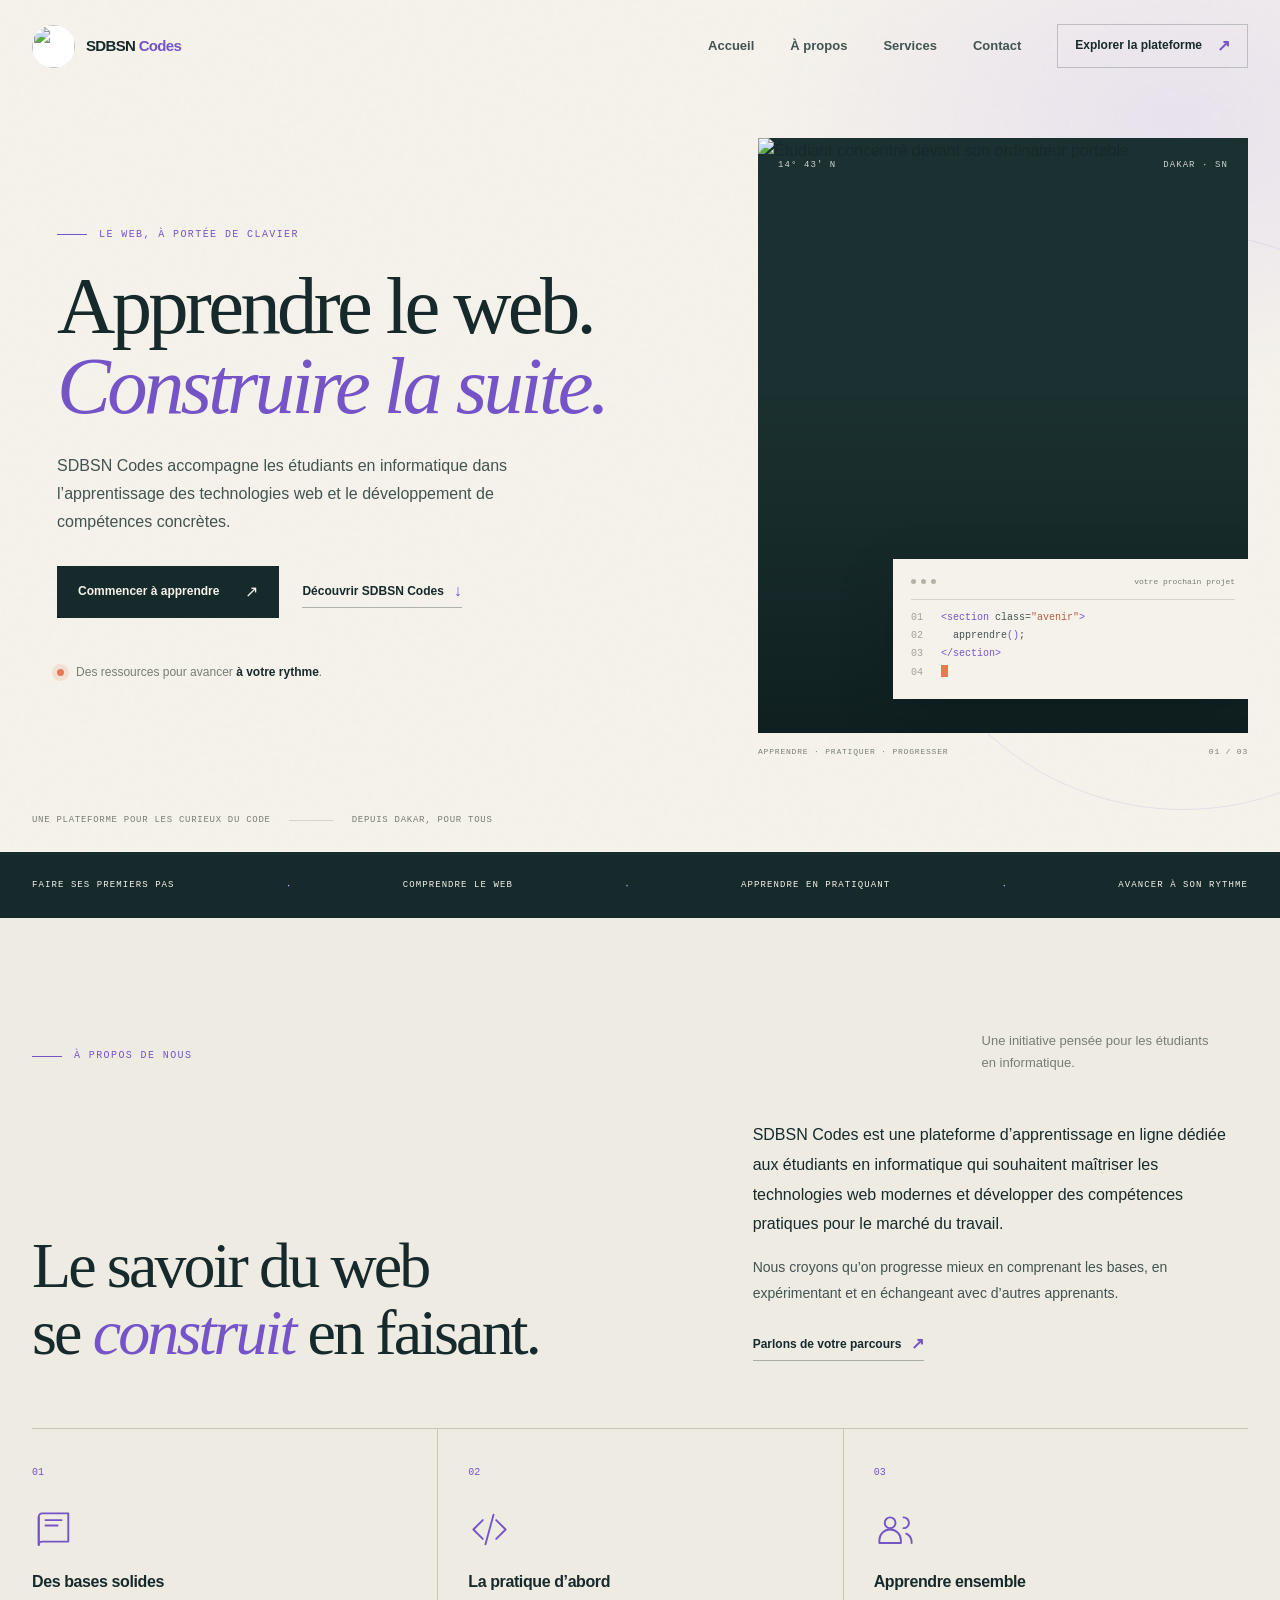
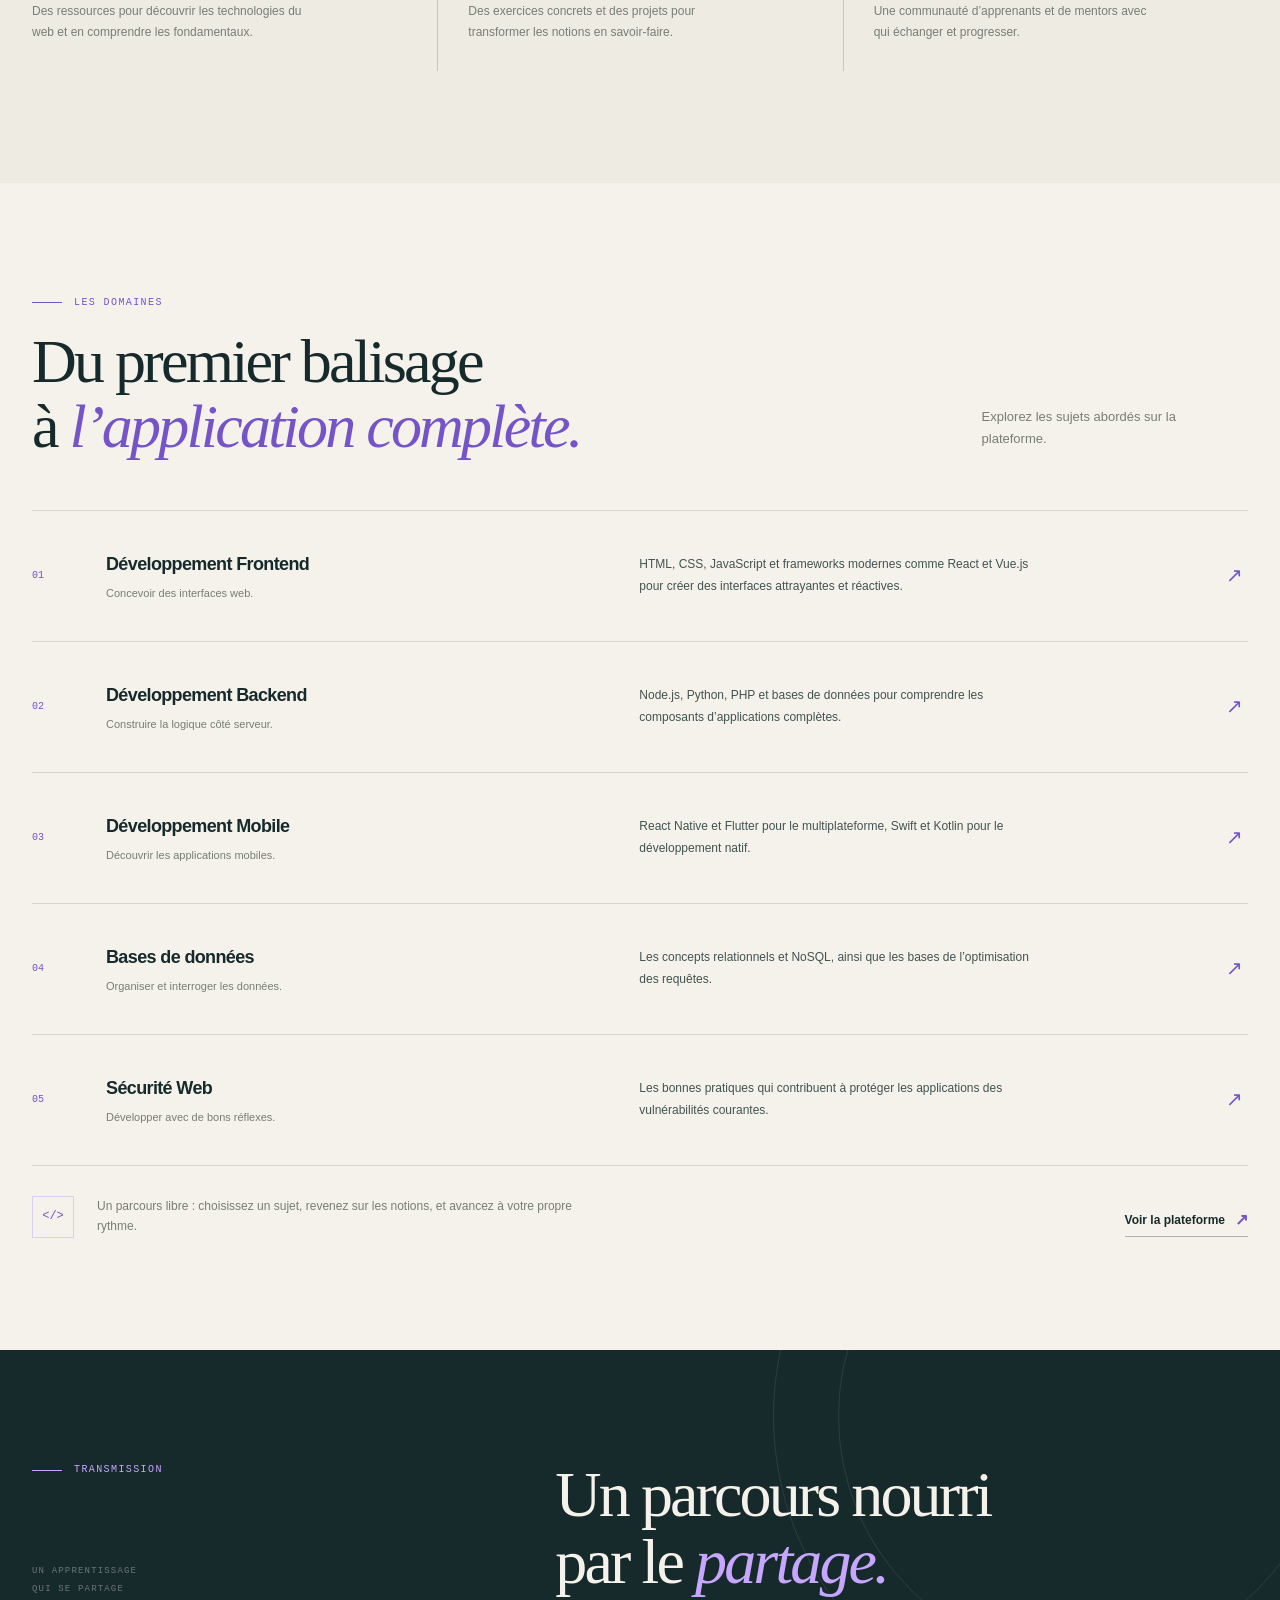
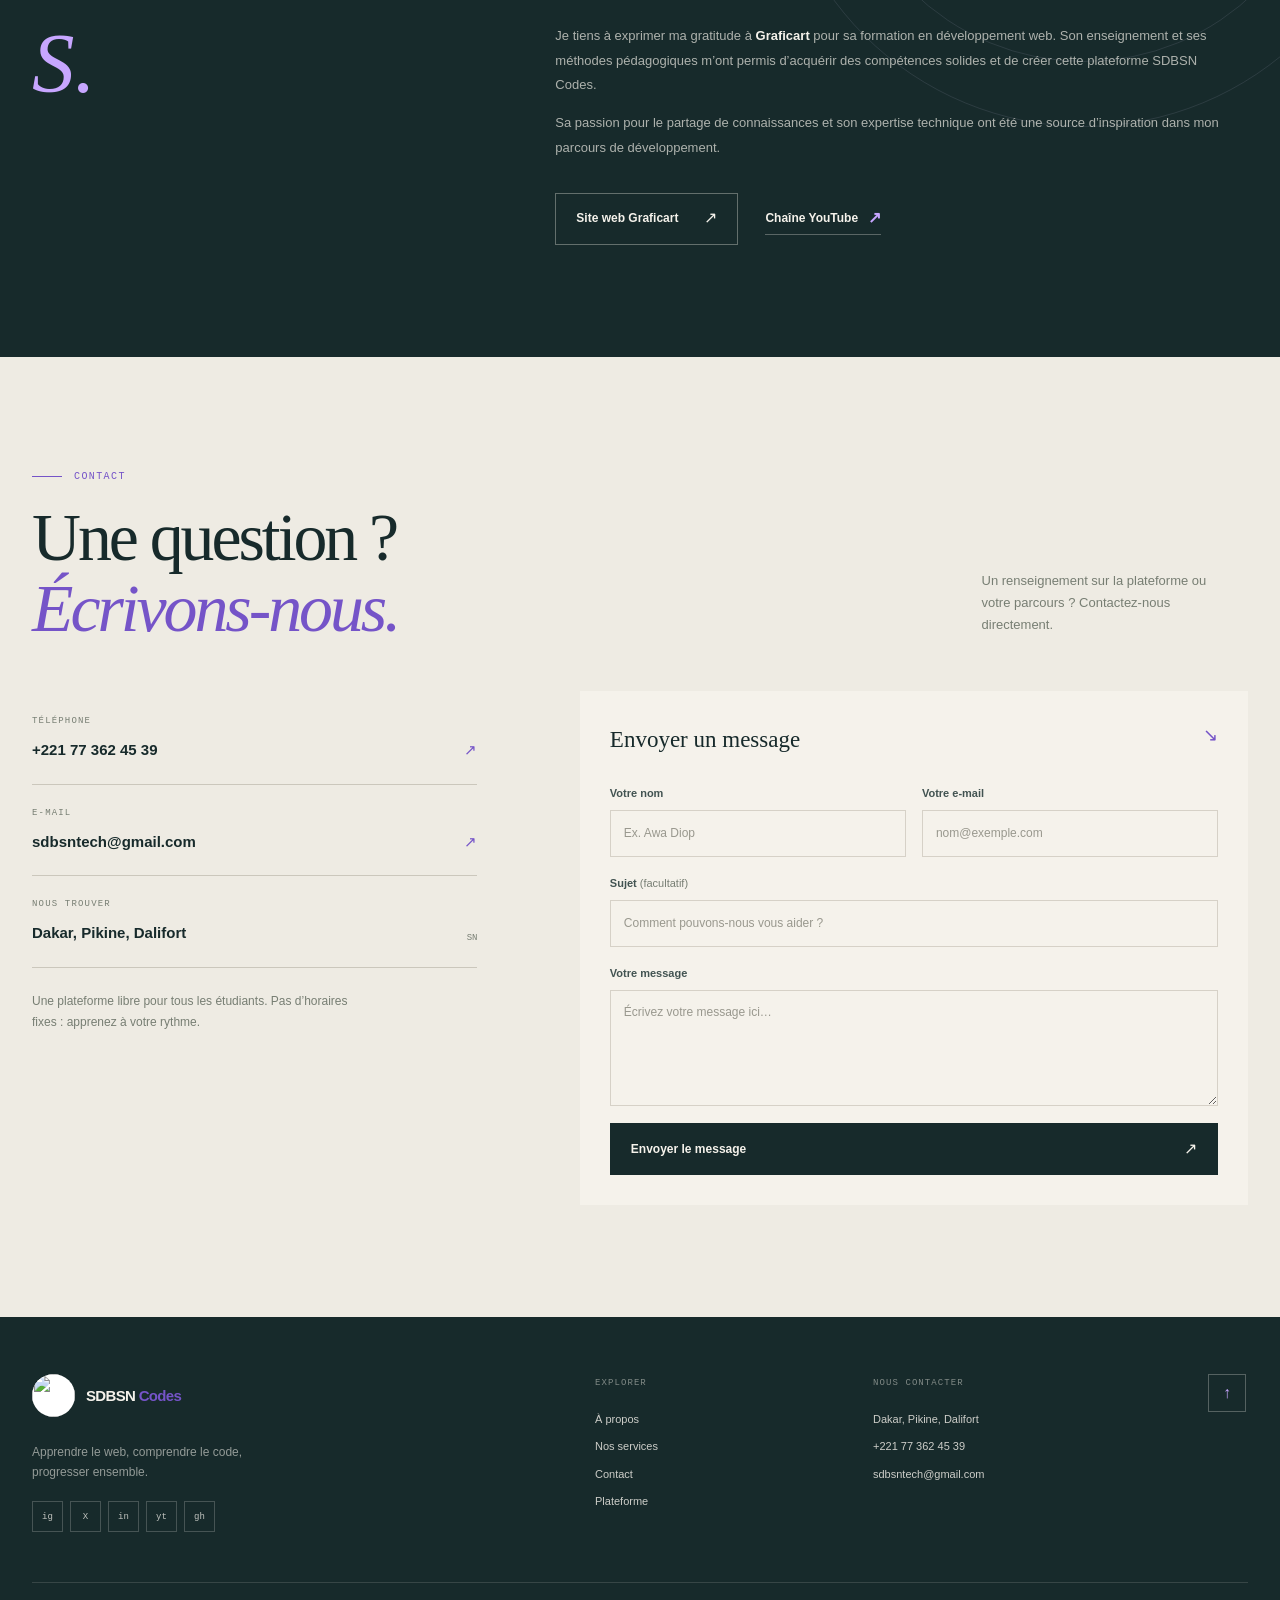
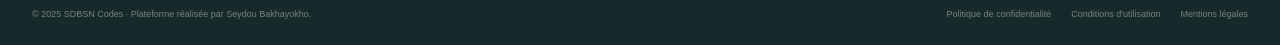
==== index.htm @ 35437c15 "Redesign SDBSN Codes with PWA and security improvements" ====
<!doctype html>
<html lang="fr">
<head>
    <meta charset="utf-8">
    <meta name="viewport" content="width=device-width, initial-scale=1">
    <meta name="referrer" content="strict-origin-when-cross-origin">
    <meta http-equiv="Content-Security-Policy" content="default-src 'self'; base-uri 'self'; object-src 'none'; form-action 'self' https://formspree.io; upgrade-insecure-requests; img-src 'self' data: https:; style-src 'self' 'unsafe-inline' https://fonts.googleapis.com https://cdnjs.cloudflare.com; font-src 'self' data: https://fonts.gstatic.com https://cdnjs.cloudflare.com; script-src 'self' 'unsafe-inline'; connect-src 'self' https://formspree.io">
    <meta name="description" content="SDBSN Codes, plateforme d'apprentissage web pour les étudiants en informatique. Progressez en développement avec des cours et des exercices pratiques.">
    <meta name="keywords" content="programmation, développement web, étudiants informatique, cours en ligne, SDBSN, UVS, IDA">
    <meta name="author" content="Seydou Bakhayokho">
    <meta name="theme-color" content="#f5f2eb">
    <meta property="og:type" content="website">
    <meta property="og:url" content="https://sdbsn-codes.netlify.app/">
    <meta property="og:title" content="SDBSN Codes — apprendre le web, à votre rythme">
    <meta property="og:description" content="Une plateforme d'apprentissage web dédiée aux étudiants en informatique.">
    <meta property="og:image" content="https://sdbsn-codes.netlify.app/assettes/sdbsn.png">
    <meta name="google-site-verification" content="cZZ4txGqafQCMCiIPdLiPmS_y7ndRMi0q3yXufSkchE">
    <meta name="twitter:card" content="summary_large_image">
    <meta name="twitter:url" content="https://sdbsn-codes.netlify.app/">
    <meta name="twitter:title" content="SDBSN Codes — apprendre le web, à votre rythme">
    <meta name="twitter:description" content="Une plateforme d'apprentissage web dédiée aux étudiants en informatique.">
    <meta name="twitter:image" content="https://sdbsn-codes.netlify.app/assettes/sdbsn.png">
    <link rel="icon" type="image/png" href="assettes/sdbsn.png">
    <link rel="manifest" href="manifest.webmanifest">
    <link rel="stylesheet" href="pwa.css">
    <link rel="preconnect" href="https://fonts.googleapis.com">
    <link rel="preconnect" href="https://fonts.gstatic.com" crossorigin>
    <link href="https://fonts.googleapis.com/css2?family=DM+Mono:wght@400;500&family=DM+Sans:wght@400;500;600;700&family=DM+Serif+Display:ital@0;1&display=swap" rel="stylesheet">
    <link rel="stylesheet" href="style.css">
    <title>SDBSN Codes — apprendre le web, à votre rythme</title>
</head>
<body>
    <a class="skip-link" href="#main">Aller au contenu</a>
    <header class="site-header" id="header">
        <div class="header-inner shell">
            <a class="brand" href="#home" aria-label="SDBSN Codes, accueil">
                <span class="brand-mark"><img src="assettes/sdbsn.png" alt=""></span>
                <span class="brand-name">SDBSN <span>Codes</span></span>
            </a>
            <button class="menu-toggle" id="menuToggle" type="button" aria-expanded="false" aria-controls="siteNav" aria-label="Ouvrir le menu">
                <span></span><span></span>
            </button>
            <nav class="site-nav" id="siteNav" aria-label="Navigation principale">
                <a class="nav-link" href="#home">Accueil</a>
                <a class="nav-link" href="#about">À propos</a>
                <a class="nav-link" href="#services">Services</a>
                <a class="nav-link" href="#contact">Contact</a>
                <a class="nav-cta" href="https://sdbsn-codes.netlify.app/">Explorer la plateforme <span aria-hidden="true">↗</span></a>
            </nav>
        </div>
    </header>

    <main id="main">
        <section class="hero" id="home" aria-labelledby="hero-title">
            <div class="hero-grain" aria-hidden="true"></div>
            <div class="shell hero-layout">
                <div class="hero-copy">
                    <p class="eyebrow"><span class="eyebrow-line"></span> LE WEB, À PORTÉE DE CLAVIER</p>
                    <h1 id="hero-title">Apprendre le web.<br><em>Construire la suite.</em></h1>
                    <p class="hero-intro">SDBSN Codes accompagne les étudiants en informatique dans l’apprentissage des technologies web et le développement de compétences concrètes.</p>
                    <div class="hero-actions">
                        <a class="button button-dark" href="https://sdbsn-codes.netlify.app/">Commencer à apprendre <span aria-hidden="true">↗</span></a>
                        <a class="text-link" href="#about">Découvrir SDBSN Codes <span aria-hidden="true">↓</span></a>
                    </div>
                    <div class="hero-note">
                        <span class="note-marker" aria-hidden="true"></span>
                        <p>Des ressources pour avancer <strong>à votre rythme</strong>.</p>
                    </div>
                </div>
                <div class="hero-art" aria-label="Étudiant en informatique travaillant sur son ordinateur">
                    <div class="art-frame">
                        <img src="assettes/ChatGPT Image 1 juil. 2025, 03_12_01.png" alt="Étudiant concentré devant son ordinateur portable" width="683" height="1024" fetchpriority="high">
                        <div class="art-wash"></div>
                        <div class="art-index" aria-hidden="true"><span>14° 43′ N</span><span>DAKAR · SN</span></div>
                        <div class="code-panel" aria-hidden="true">
                            <div class="code-panel-head"><span></span><span></span><span></span><b>votre prochain projet</b></div>
                            <div class="code-lines">
                                <span><i>01</i> <b>&lt;section</b> class=<em>"avenir"</em><b>&gt;</b></span>
                                <span><i>02</i> &nbsp; apprendre<span class="code-accent">()</span>;</span>
                                <span><i>03</i> <b>&lt;/section&gt;</b></span>
                                <span class="code-cursor"><i>04</i> <span></span></span>
                            </div>
                        </div>
                    </div>
                    <div class="art-caption"><span>APPRENDRE · PRATIQUER · PROGRESSER</span><span>01 / 03</span></div>
                </div>
            </div>
            <div class="hero-bottom shell" aria-hidden="true">
                <span>Une plateforme pour les curieux du code</span>
                <span class="hero-bottom-rule"></span>
                <span>Depuis Dakar, pour tous</span>
            </div>
        </section>

        <div class="ticker" aria-label="Domaines d'apprentissage">
            <div class="shell ticker-inner">
                <span>FAIRE SES PREMIERS PAS</span><i aria-hidden="true">·</i>
                <span>COMPRENDRE LE WEB</span><i aria-hidden="true">·</i>
                <span>APPRENDRE EN PRATIQUANT</span><i aria-hidden="true">·</i>
                <span>AVANCER À SON RYTHME</span>
            </div>
        </div>

        <section class="about section-pad" id="about" aria-labelledby="about-title">
            <div class="shell">
                <div class="section-top">
                    <p class="eyebrow"><span class="eyebrow-line"></span> À PROPOS DE NOUS</p>
                    <p class="section-aside">Une initiative pensée pour les étudiants en informatique.</p>
                </div>
                <div class="about-layout">
                    <h2 id="about-title">Le savoir du web<br>se <em>construit</em> en faisant.</h2>
                    <div class="about-copy">
                        <p class="lead">SDBSN Codes est une plateforme d’apprentissage en ligne dédiée aux étudiants en informatique qui souhaitent maîtriser les technologies web modernes et développer des compétences pratiques pour le marché du travail.</p>
                        <p>Nous croyons qu’on progresse mieux en comprenant les bases, en expérimentant et en échangeant avec d’autres apprenants.</p>
                        <a class="text-link text-link-dark" href="#contact">Parlons de votre parcours <span aria-hidden="true">↗</span></a>
                    </div>
                </div>
                <div class="principles">
                    <article class="principle">
                        <span class="principle-no">01</span>
                        <div class="principle-icon" aria-hidden="true">
                            <svg viewBox="0 0 32 32"><path d="M5 6.5A2.5 2.5 0 0 1 7.5 4H27v21H7.5A2.5 2.5 0 0 0 5 27.5z"/><path d="M5 7v20.5M10 9h12M10 13h9"/></svg>
                        </div>
                        <h3>Des bases solides</h3>
                        <p>Des ressources pour découvrir les technologies du web et en comprendre les fondamentaux.</p>
                    </article>
                    <article class="principle">
                        <span class="principle-no">02</span>
                        <div class="principle-icon" aria-hidden="true">
                            <svg viewBox="0 0 32 32"><path d="m11 9-7 7 7 7M21 9l7 7-7 7M19 5l-6 22"/></svg>
                        </div>
                        <h3>La pratique d’abord</h3>
                        <p>Des exercices concrets et des projets pour transformer les notions en savoir-faire.</p>
                    </article>
                    <article class="principle">
                        <span class="principle-no">03</span>
                        <div class="principle-icon" aria-hidden="true">
                            <svg viewBox="0 0 32 32"><circle cx="12" cy="11" r="4"/><path d="M4 26v-2a8 8 0 0 1 16 0v2zM22 7a4 4 0 0 1 0 8M24 19a7 7 0 0 1 4 6v1"/></svg>
                        </div>
                        <h3>Apprendre ensemble</h3>
                        <p>Une communauté d’apprenants et de mentors avec qui échanger et progresser.</p>
                    </article>
                </div>
            </div>
        </section>

        <section class="services section-pad" id="services" aria-labelledby="services-title">
            <div class="shell">
                <div class="section-top">
                    <div>
                        <p class="eyebrow"><span class="eyebrow-line"></span> LES DOMAINES</p>
                        <h2 id="services-title">Du premier balisage<br>à <em>l’application complète.</em></h2>
                    </div>
                    <p class="section-aside">Explorez les sujets abordés sur la plateforme.</p>
                </div>
                <div class="services-list">
                    <article class="service-row" id="frontend">
                        <span class="service-count">01</span>
                        <div class="service-title"><h3>Développement Frontend</h3><p>Concevoir des interfaces web.</p></div>
                        <p class="service-description">HTML, CSS, JavaScript et frameworks modernes comme React et Vue.js pour créer des interfaces attrayantes et réactives.</p>
                        <span class="service-symbol" aria-hidden="true">↗</span>
                    </article>
                    <article class="service-row" id="backend">
                        <span class="service-count">02</span>
                        <div class="service-title"><h3>Développement Backend</h3><p>Construire la logique côté serveur.</p></div>
                        <p class="service-description">Node.js, Python, PHP et bases de données pour comprendre les composants d’applications complètes.</p>
                        <span class="service-symbol" aria-hidden="true">↗</span>
                    </article>
                    <article class="service-row" id="mobile">
                        <span class="service-count">03</span>
                        <div class="service-title"><h3>Développement Mobile</h3><p>Découvrir les applications mobiles.</p></div>
                        <p class="service-description">React Native et Flutter pour le multiplateforme, Swift et Kotlin pour le développement natif.</p>
                        <span class="service-symbol" aria-hidden="true">↗</span>
                    </article>
                    <article class="service-row" id="databases">
                        <span class="service-count">04</span>
                        <div class="service-title"><h3>Bases de données</h3><p>Organiser et interroger les données.</p></div>
                        <p class="service-description">Les concepts relationnels et NoSQL, ainsi que les bases de l’optimisation des requêtes.</p>
                        <span class="service-symbol" aria-hidden="true">↗</span>
                    </article>
                    <article class="service-row" id="security">
                        <span class="service-count">05</span>
                        <div class="service-title"><h3>Sécurité Web</h3><p>Développer avec de bons réflexes.</p></div>
                        <p class="service-description">Les bonnes pratiques qui contribuent à protéger les applications des vulnérabilités courantes.</p>
                        <span class="service-symbol" aria-hidden="true">↗</span>
                    </article>
                </div>
                <div class="services-note">
                    <span class="note-stamp" aria-hidden="true">&lt;/&gt;</span>
                    <p>Un parcours libre : choisissez un sujet, revenez sur les notions, et avancez à votre propre rythme.</p>
                    <a class="text-link text-link-dark" href="https://sdbsn-codes.netlify.app/">Voir la plateforme <span aria-hidden="true">↗</span></a>
                </div>
            </div>
        </section>

        <section class="thanks section-pad" aria-labelledby="thanks-title">
            <div class="shell thanks-layout">
                <div class="thanks-heading">
                    <p class="eyebrow"><span class="eyebrow-line"></span> TRANSMISSION</p>
                    <p class="thanks-index">UN APPRENTISSAGE<br>QUI SE PARTAGE</p>
                    <div class="thanks-mark" aria-hidden="true">S.</div>
                </div>
                <div class="thanks-copy">
                    <h2 id="thanks-title">Un parcours nourri<br>par le <em>partage.</em></h2>
                    <p>Je tiens à exprimer ma gratitude à <strong>Graficart</strong> pour sa formation en développement web. Son enseignement et ses méthodes pédagogiques m’ont permis d’acquérir des compétences solides et de créer cette plateforme SDBSN Codes.</p>
                    <p>Sa passion pour le partage de connaissances et son expertise technique ont été une source d’inspiration dans mon parcours de développement.</p>
                    <div class="thanks-links">
                        <a class="button button-light" href="https://grafikart.fr/" target="_blank" rel="noopener noreferrer">Site web Graficart <span aria-hidden="true">↗</span></a>
                        <a class="text-link text-link-light" href="https://www.youtube.com/@grafikart" target="_blank" rel="noopener noreferrer">Chaîne YouTube <span aria-hidden="true">↗</span></a>
                    </div>
                </div>
            </div>
        </section>

        <section class="contact section-pad" id="contact" aria-labelledby="contact-title">
            <div class="shell">
                <div class="section-top">
                    <div>
                        <p class="eyebrow"><span class="eyebrow-line"></span> CONTACT</p>
                        <h2 id="contact-title">Une question ?<br><em>Écrivons-nous.</em></h2>
                    </div>
                    <p class="section-aside">Un renseignement sur la plateforme ou votre parcours ? Contactez-nous directement.</p>
                </div>
                <div class="contact-layout">
                    <div class="contact-details">
                        <a class="contact-detail" href="tel:+221773624539">
                            <span class="detail-label">TÉLÉPHONE</span><span class="detail-value">+221 77 362 45 39</span><span aria-hidden="true">↗</span>
                        </a>
                        <a class="contact-detail" href="mailto:sdbsntech@gmail.com">
                            <span class="detail-label">E-MAIL</span><span class="detail-value">sdbsntech@gmail.com</span><span aria-hidden="true">↗</span>
                        </a>
                        <div class="contact-detail contact-location">
                            <span class="detail-label">NOUS TROUVER</span><span class="detail-value">Dakar, Pikine, Dalifort</span><span class="detail-icon" aria-hidden="true">SN</span>
                        </div>
                        <p class="contact-footnote">Une plateforme libre pour tous les étudiants. Pas d’horaires fixes : apprenez à votre rythme.</p>
                    </div>
                    <form class="contact-form" id="contactForm" action="https://formspree.io/f/xqapevvv" method="POST">
                        <p class="form-heading">Envoyer un message <span aria-hidden="true">↘</span></p>
                        <div class="field-row">
                            <div class="form-field">
                                <label for="contactName">Votre nom</label>
                                <input id="contactName" name="name" type="text" autocomplete="name" placeholder="Ex. Awa Diop" required>
                            </div>
                            <div class="form-field">
                                <label for="contactEmail">Votre e-mail</label>
                                <input id="contactEmail" name="email" type="email" autocomplete="email" placeholder="nom@exemple.com" required>
                            </div>
                        </div>
                        <div class="form-field">
                            <label for="contactSubject">Sujet <span>(facultatif)</span></label>
                            <input id="contactSubject" name="subject" type="text" placeholder="Comment pouvons-nous vous aider ?">
                        </div>
                        <div class="form-field">
                            <label for="contactMessage">Votre message</label>
                            <textarea id="contactMessage" name="message" rows="4" placeholder="Écrivez votre message ici…" required></textarea>
                        </div>
                        <button class="button button-dark form-submit" type="submit">Envoyer le message <span aria-hidden="true">↗</span></button>
                    </form>
                </div>
            </div>
        </section>
    </main>

    <footer class="site-footer">
        <div class="shell">
            <div class="footer-main">
                <div class="footer-brand-block">
                    <a class="brand brand-footer" href="#home" aria-label="SDBSN Codes, retour à l’accueil">
                        <span class="brand-mark"><img src="assettes/sdbsn.png" alt=""></span>
                        <span class="brand-name">SDBSN <span>Codes</span></span>
                    </a>
                    <p>Apprendre le web, comprendre le code, progresser ensemble.</p>
                    <div class="social-links" aria-label="Réseaux sociaux">
                        <a href="https://www.instagram.com/princeseydoubhk" target="_blank" rel="noopener noreferrer" aria-label="Instagram">ig</a>
                        <a href="https://twitter.com/Sdbsntech" target="_blank" rel="noopener noreferrer" aria-label="Twitter">X</a>
                        <a href="https://www.linkedin.com/in/seydou-bakhayokho-864070343" target="_blank" rel="noopener noreferrer" aria-label="LinkedIn">in</a>
                        <a href="https://www.youtube.com/channel/UCCZJBOaAPdAoTiD-iJ2ftkg" target="_blank" rel="noopener noreferrer" aria-label="YouTube">yt</a>
                        <a href="https://github.com/Sdbsntech" target="_blank" rel="noopener noreferrer" aria-label="GitHub">gh</a>
                    </div>
                </div>
                <div class="footer-column">
                    <h2>Explorer</h2>
                    <a href="#about">À propos</a>
                    <a href="#services">Nos services</a>
                    <a href="#contact">Contact</a>
                    <a href="https://sdbsn-codes.netlify.app/">Plateforme</a>
                </div>
                <div class="footer-column footer-address">
                    <h2>Nous contacter</h2>
                    <span>Dakar, Pikine, Dalifort</span>
                    <a href="tel:+221773624539">+221 77 362 45 39</a>
                    <a href="mailto:sdbsntech@gmail.com">sdbsntech@gmail.com</a>
                </div>
                <a class="back-top" href="#home" aria-label="Retour en haut de page">↑</a>
            </div>
            <div class="footer-legal">
                <span>© 2025 SDBSN Codes · Plateforme réalisée par Seydou Bakhayokho.</span>
                <div class="legal-links">
                    <a href="plitiquedeconfi.html">Politique de confidentialité</a>
                    <a href="condiotion.htm">Conditions d'utilisation</a>
                    <a href="mention_legale.html">Mentions légales</a>
                </div>
            </div>
        </div>
    </footer>

    <script>
        (() => {
            const header = document.getElementById('header');
            const toggle = document.getElementById('menuToggle');
            const nav = document.getElementById('siteNav');
            const closeMenu = () => {
                toggle.setAttribute('aria-expanded', 'false');
                toggle.setAttribute('aria-label', 'Ouvrir le menu');
                nav.classList.remove('is-open');
                document.body.classList.remove('menu-open');
            };

            toggle.addEventListener('click', () => {
                const isOpen = toggle.getAttribute('aria-expanded') === 'true';
                toggle.setAttribute('aria-expanded', String(!isOpen));
                toggle.setAttribute('aria-label', isOpen ? 'Ouvrir le menu' : 'Fermer le menu');
                nav.classList.toggle('is-open', !isOpen);
                document.body.classList.toggle('menu-open', !isOpen);
            });
            nav.querySelectorAll('a').forEach((link) => link.addEventListener('click', closeMenu));
            document.addEventListener('keydown', (event) => {
                if (event.key === 'Escape' && toggle.getAttribute('aria-expanded') === 'true') {
                    closeMenu();
                    toggle.focus();
                }
            });
            const updateHeader = () => header.classList.toggle('is-scrolled', window.scrollY > 12);
            updateHeader();
            window.addEventListener('scroll', updateHeader, { passive: true });

            const revealItems = document.querySelectorAll('.principle, .service-row, .thanks-copy, .contact-form');
            if ('IntersectionObserver' in window && !window.matchMedia('(prefers-reduced-motion: reduce)').matches) {
                const observer = new IntersectionObserver((entries, currentObserver) => {
                    entries.forEach((entry) => {
                        if (entry.isIntersecting) {
                            entry.target.classList.add('is-visible');
                            currentObserver.unobserve(entry.target);
                        }
                    });
                }, { threshold: 0.12 });
                revealItems.forEach((item) => {
                    item.classList.add('will-reveal');
                    observer.observe(item);
                });
            }
        })();
    </script>
    <script src="pwa.js" defer></script>
</body>
</html>
---- pwa.css ----
.pwa-install-button {
    position: fixed;
    z-index: 1000;
    right: max(18px, env(safe-area-inset-right));
    bottom: max(18px, env(safe-area-inset-bottom));
    border: 0;
    border-radius: 999px;
    padding: 13px 18px;
    background: #172a2b;
    color: #fff;
    box-shadow: 0 10px 30px rgb(23 42 43 / 24%);
    font: 600 14px/1.2 system-ui, sans-serif;
    cursor: pointer;
}

.pwa-install-button:hover {
    background: #7554c8;
}

.pwa-install-button:focus-visible {
    outline: 3px solid #e97853;
    outline-offset: 3px;
}

.pwa-install-button:disabled {
    cursor: wait;
    opacity: .7;
}

.mobile-toggle {
    appearance: none;
    border: 0;
    background: transparent;
    padding: 8px;
}

.mobile-toggle:focus-visible {
    outline: 3px solid #7554c8;
    outline-offset: 3px;
}

.pwa-install-button[hidden],
.pwa-network-status[hidden] {
    display: none;
}

.pwa-network-status {
    position: fixed;
    z-index: 1001;
    right: 16px;
    bottom: max(76px, calc(env(safe-area-inset-bottom) + 68px));
    left: 16px;
    max-width: 520px;
    margin: 0 auto;
    border: 1px solid #d8d4c9;
    border-radius: 12px;
    padding: 12px 16px;
    background: #fff;
    color: #172a2b;
    box-shadow: 0 8px 24px rgb(23 42 43 / 12%);
    font: 500 14px/1.5 system-ui, sans-serif;
}
---- style.css ----
:root {
    color-scheme: light;
    --paper: #f5f2eb;
    --paper-deep: #eae5d9;
    --ink: #172a2b;
    --ink-soft: #425351;
    --muted: #777e73;
    --violet: #7554c8;
    --violet-soft: #d9cff1;
    --orange: #e97853;
    --line: #d8d4c9;
    --serif: "DM Serif Display", Georgia, serif;
    --sans: "DM Sans", sans-serif;
    --mono: "DM Mono", monospace;
    --shell: 1240px;
    --ease: cubic-bezier(.22, .8, .2, 1);
}

* { box-sizing: border-box; }

html {
    scroll-behavior: smooth;
    scroll-padding-top: 88px;
}

body {
    margin: 0;
    min-width: 320px;
    background: var(--paper);
    color: var(--ink);
    font-family: var(--sans);
    font-size: 16px;
    line-height: 1.65;
    -webkit-font-smoothing: antialiased;
}

body.menu-open { overflow: hidden; }

::selection { background: var(--violet-soft); color: var(--ink); }

a { color: inherit; text-decoration: none; }
button, input, textarea { font: inherit; }
button, a { -webkit-tap-highlight-color: transparent; }
img { display: block; max-width: 100%; }

.shell {
    width: min(var(--shell), calc(100% - 64px));
    margin-inline: auto;
}

.skip-link {
    position: fixed;
    z-index: 1000;
    top: 10px;
    left: 10px;
    padding: 10px 16px;
    transform: translateY(-150%);
    background: var(--ink);
    color: var(--paper);
}
.skip-link:focus { transform: translateY(0); }

.site-header {
    position: absolute;
    z-index: 20;
    inset: 0 0 auto;
    transition: background .25s ease, box-shadow .25s ease;
}
.site-header.is-scrolled {
    position: fixed;
    background: rgb(245 242 235 / 94%);
    box-shadow: 0 1px 0 rgb(23 42 43 / 9%);
    backdrop-filter: blur(14px);
}
.header-inner {
    display: flex;
    min-height: 92px;
    align-items: center;
    justify-content: space-between;
}
.brand {
    display: inline-flex;
    align-items: center;
    gap: 11px;
}
.brand-mark {
    display: grid;
    width: 43px;
    height: 43px;
    overflow: hidden;
    place-items: center;
    border-radius: 50%;
    background: #fff;
}
.brand-mark img { width: 100%; height: 100%; object-fit: cover; }
.brand-name {
    color: var(--ink);
    font-size: 15px;
    font-weight: 700;
    letter-spacing: -.045em;
}
.brand-name span { color: var(--violet); }
.site-nav {
    display: flex;
    align-items: center;
    gap: 36px;
}
.nav-link {
    position: relative;
    color: var(--ink-soft);
    font-size: 13px;
    font-weight: 600;
    transition: color .2s ease;
}
.nav-link::after {
    position: absolute;
    right: 0;
    bottom: -7px;
    left: 0;
    height: 1px;
    transform: scaleX(0);
    transform-origin: left;
    background: var(--violet);
    content: "";
    transition: transform .25s var(--ease);
}
.nav-link:hover, .nav-link:focus-visible { color: var(--violet); }
.nav-link:hover::after, .nav-link:focus-visible::after { transform: scaleX(1); }
.nav-cta {
    display: inline-flex;
    min-height: 44px;
    align-items: center;
    gap: 15px;
    padding: 0 17px;
    border: 1px solid rgb(23 42 43 / 22%);
    color: var(--ink);
    font-size: 12px;
    font-weight: 700;
    transition: color .22s ease, background .22s ease, border-color .22s ease;
}
.nav-cta span { color: var(--violet); font-size: 16px; }
.nav-cta:hover { border-color: var(--ink); background: var(--ink); color: var(--paper); }
.nav-cta:hover span { color: #d5b6ff; }
.menu-toggle { display: none; }

.hero {
    position: relative;
    display: flex;
    min-height: min(810px, 100svh);
    align-items: center;
    overflow: hidden;
    padding: 138px 0 94px;
    background:
        radial-gradient(ellipse at 92% 14%, rgb(217 207 241 / 47%), transparent 25%),
        var(--paper);
}
.hero::after {
    position: absolute;
    right: -15%;
    bottom: 5%;
    width: 45vw;
    height: 45vw;
    max-width: 700px;
    max-height: 700px;
    border: 1px solid rgb(117 84 200 / 12%);
    border-radius: 50%;
    content: "";
    pointer-events: none;
}
.hero-grain {
    position: absolute;
    inset: 0;
    z-index: 0;
    opacity: .16;
    pointer-events: none;
    background-image: url("data:image/svg+xml,%3Csvg viewBox='0 0 180 180' xmlns='http://www.w3.org/2000/svg'%3E%3Cfilter id='n'%3E%3CfeTurbulence type='fractalNoise' baseFrequency='.86' numOctaves='3' stitchTiles='stitch'/%3E%3C/filter%3E%3Crect width='100%25' height='100%25' filter='url(%23n)' opacity='.12'/%3E%3C/svg%3E");
}
.hero-layout {
    position: relative;
    z-index: 1;
    display: grid;
    grid-template-columns: 1.06fr .94fr;
    align-items: center;
    gap: clamp(42px, 7vw, 106px);
}
.hero-copy { padding: 13px 0 0 4.2%; }
.eyebrow {
    display: flex;
    align-items: center;
    gap: 12px;
    margin: 0 0 23px;
    color: var(--violet);
    font-family: var(--mono);
    font-size: 10px;
    font-weight: 500;
    letter-spacing: .14em;
}
.eyebrow-line { display: inline-block; width: 30px; height: 1px; background: var(--violet); }
.hero h1, .section-top h2, .about-layout h2, .thanks-copy h2 {
    margin: 0;
    font-family: var(--serif);
    font-weight: 400;
    letter-spacing: -.045em;
}
.hero h1 {
    max-width: 660px;
    font-size: clamp(54px, 6.3vw, 88px);
    line-height: .99;
}
.hero h1 em, .section-top h2 em, .about-layout h2 em, .thanks-copy h2 em {
    color: var(--violet);
    font-weight: 400;
}
.hero-intro {
    max-width: 460px;
    margin: 26px 0 30px;
    color: var(--ink-soft);
    font-size: 16px;
    line-height: 1.75;
}
.hero-actions { display: flex; flex-wrap: wrap; align-items: center; gap: 23px; }
.button {
    display: inline-flex;
    min-height: 52px;
    align-items: center;
    justify-content: center;
    gap: 26px;
    padding: 0 20px;
    border: 1px solid transparent;
    font-size: 12px;
    font-weight: 700;
    transition: transform .22s var(--ease), background .22s ease, color .22s ease, border-color .22s ease;
}
.button span { font-size: 16px; font-weight: 400; }
.button:hover { transform: translateY(-2px); }
.button-dark { background: var(--ink); color: var(--paper); }
.button-dark:hover { background: var(--violet); }
.text-link {
    display: inline-flex;
    align-items: center;
    gap: 10px;
    border-bottom: 1px solid rgb(23 42 43 / 32%);
    color: var(--ink);
    font-size: 12px;
    font-weight: 700;
    line-height: 2;
    transition: color .2s ease, border-color .2s ease;
}
.text-link span { color: var(--violet); font-size: 16px; }
.text-link:hover { border-color: var(--violet); color: var(--violet); }
.hero-note {
    display: flex;
    align-items: center;
    gap: 12px;
    margin-top: 45px;
}
.note-marker { width: 7px; height: 7px; border-radius: 50%; background: var(--orange); box-shadow: 0 0 0 5px rgb(233 120 83 / 15%); }
.hero-note p { margin: 0; color: var(--muted); font-size: 12px; }
.hero-note strong { color: var(--ink); font-weight: 600; }

.hero-art { width: 100%; max-width: 490px; justify-self: end; }
.art-frame {
    position: relative;
    height: clamp(400px, 49vw, 595px);
    overflow: hidden;
    background: #1b3030;
}
.art-frame > img {
    width: 100%;
    height: 100%;
    object-fit: cover;
    object-position: 50% 47%;
    animation: portrait-enter .9s var(--ease) both;
}
.art-wash {
    position: absolute;
    inset: 0;
    background: linear-gradient(180deg, transparent 43%, rgb(14 29 31 / 23%) 63%, rgb(14 29 31 / 86%) 100%);
}
.art-index {
    position: absolute;
    top: 20px;
    right: 20px;
    left: 20px;
    display: flex;
    justify-content: space-between;
    color: rgb(255 255 255 / 79%);
    font-family: var(--mono);
    font-size: 9px;
    letter-spacing: .12em;
}
.code-panel {
    position: absolute;
    right: -5px;
    bottom: 34px;
    width: min(360px, 86%);
    padding: 16px 18px 17px;
    background: #f5f2eb;
    box-shadow: 0 18px 55px rgb(0 0 0 / 17%);
}
.code-panel-head { display: flex; align-items: center; gap: 5px; padding-bottom: 11px; border-bottom: 1px solid var(--line); }
.code-panel-head > span { width: 5px; height: 5px; border-radius: 50%; background: #b8b1a6; }
.code-panel-head b { margin-left: auto; color: var(--muted); font-family: var(--mono); font-size: 8px; font-weight: 400; }
.code-lines { padding-top: 9px; font-family: var(--mono); font-size: 10px; line-height: 1.8; }
.code-lines > span { display: block; color: var(--ink-soft); }
.code-lines i { display: inline-block; width: 24px; color: #a4a095; font-style: normal; }
.code-lines b { color: var(--violet); font-weight: 500; }
.code-lines em { color: #b35d40; font-style: normal; }
.code-accent { color: var(--violet); }
.code-cursor span { display: inline-block; width: 7px; height: 12px; transform: translateY(2px); background: var(--orange); animation: cursor-blink 1.1s steps(2, start) infinite; }
.art-caption { display: flex; justify-content: space-between; padding: 12px 0 0; color: var(--muted); font-family: var(--mono); font-size: 8px; letter-spacing: .1em; }
.hero-bottom {
    position: absolute;
    right: 0;
    bottom: 24px;
    left: 0;
    display: flex;
    align-items: center;
    gap: 18px;
    color: var(--muted);
    font-family: var(--mono);
    font-size: 9px;
    letter-spacing: .08em;
    text-transform: uppercase;
}
.hero-bottom-rule { width: 45px; height: 1px; background: var(--line); }

.ticker { overflow: hidden; background: var(--ink); color: var(--paper); }
.ticker-inner {
    display: flex;
    min-height: 66px;
    align-items: center;
    justify-content: space-between;
    gap: 20px;
}
.ticker-inner span { font-family: var(--mono); font-size: 9px; letter-spacing: .12em; }
.ticker-inner i { color: #c7a6ff; font-size: 13px; font-style: normal; }

.section-pad { padding: 112px 0; }
.about { background: #eeebe3; }
.section-top {
    display: flex;
    align-items: flex-end;
    justify-content: space-between;
    gap: 40px;
}
.section-top .eyebrow { margin-bottom: 18px; }
.section-aside {
    width: 230px;
    margin: 0 3% 8px 0;
    color: var(--muted);
    font-size: 13px;
    line-height: 1.7;
}
.about-layout {
    display: grid;
    grid-template-columns: 1.1fr .9fr;
    align-items: end;
    gap: clamp(45px, 9vw, 125px);
    padding: 38px 0 61px;
}
.about-layout h2, .section-top h2, .thanks-copy h2 {
    font-size: clamp(44px, 5vw, 66px);
    line-height: 1.04;
}
.about-copy { max-width: 510px; padding-bottom: 6px; }
.about-copy p { color: var(--ink-soft); font-size: 14px; line-height: 1.85; }
.about-copy .lead { margin-top: 0; color: var(--ink); font-size: 16px; }
.text-link-dark { margin-top: 7px; }
.principles {
    display: grid;
    grid-template-columns: repeat(3, minmax(0, 1fr));
    border-top: 1px solid #c9c5ba;
}
.principle {
    position: relative;
    min-height: 242px;
    padding: 28px 30px 20px 0;
}
.principle + .principle { padding-left: 30px; border-left: 1px solid #c9c5ba; }
.principle-no, .service-count { color: var(--violet); font-family: var(--mono); font-size: 10px; }
.principle-icon { width: 43px; height: 43px; margin-top: 25px; color: var(--violet); }
.principle-icon svg { width: 100%; height: 100%; fill: none; stroke: currentColor; stroke-width: 1.4; stroke-linecap: round; stroke-linejoin: round; }
.principle h3 { margin: 18px 0 6px; font-size: 16px; font-weight: 700; letter-spacing: -.025em; }
.principle p { max-width: 290px; margin: 0; color: var(--muted); font-size: 12px; line-height: 1.7; }

.services { background: var(--paper); }
.services .section-top { align-items: flex-end; margin-bottom: 52px; }
.services .section-top h2 { font-size: clamp(43px, 5vw, 62px); }
.services-list { border-top: 1px solid var(--line); }
.service-row {
    display: grid;
    min-height: 131px;
    grid-template-columns: 48px minmax(210px, .95fr) minmax(220px, 1.05fr) 22px;
    align-items: center;
    gap: 26px;
    border-bottom: 1px solid var(--line);
    transition: padding .3s var(--ease), background .3s ease;
}
.service-row:hover { padding-inline: 13px; background: rgb(234 229 217 / 55%); }
.service-title h3 { margin: 0; font-size: 18px; font-weight: 600; letter-spacing: -.035em; }
.service-title p { margin: 5px 0 0; color: var(--muted); font-size: 11px; }
.service-description { max-width: 410px; margin: 0; color: var(--ink-soft); font-size: 12px; line-height: 1.8; }
.service-symbol { color: var(--violet); font-size: 20px; transition: transform .2s ease; }
.service-row:hover .service-symbol { transform: translate(3px, -3px); }
.services-note {
    display: grid;
    grid-template-columns: 44px 1fr auto;
    align-items: center;
    gap: 21px;
    padding: 30px 0 0;
}
.note-stamp {
    display: grid;
    width: 42px;
    height: 42px;
    place-items: center;
    border: 1px solid var(--violet-soft);
    color: var(--violet);
    font-family: var(--mono);
    font-size: 12px;
}
.services-note p { max-width: 500px; margin: 0; color: var(--muted); font-size: 12px; }

.thanks { position: relative; overflow: hidden; background: var(--ink); color: var(--paper); }
.thanks::before, .thanks::after {
    position: absolute;
    border: 1px solid rgb(217 207 241 / 11%);
    border-radius: 50%;
    content: "";
    pointer-events: none;
}
.thanks::before { top: -245px; right: -115px; width: 620px; height: 620px; }
.thanks::after { top: -180px; right: -50px; width: 490px; height: 490px; }
.thanks-layout { position: relative; z-index: 1; display: grid; grid-template-columns: .72fr 1.28fr; gap: 11%; }
.thanks .eyebrow { color: #c7a6ff; }
.thanks .eyebrow-line { background: #c7a6ff; }
.thanks-index { margin-top: 85px; color: rgb(245 242 235 / 38%); font-family: var(--mono); font-size: 9px; letter-spacing: .13em; line-height: 1.9; }
.thanks-mark { margin-top: 27px; color: #c7a6ff; font-family: var(--serif); font-size: 85px; font-style: italic; line-height: .9; }
.thanks-copy { max-width: 680px; }
.thanks-copy h2 { margin-bottom: 29px; font-size: clamp(44px, 5vw, 65px); }
.thanks-copy h2 em { color: #c7a6ff; }
.thanks-copy > p { color: rgb(245 242 235 / 68%); font-size: 13px; line-height: 1.9; }
.thanks-copy strong { color: var(--paper); }
.thanks-links { display: flex; align-items: center; gap: 27px; margin-top: 32px; }
.button-light { border-color: rgb(245 242 235 / 34%); color: var(--paper); }
.button-light:hover { border-color: #c7a6ff; background: #c7a6ff; color: var(--ink); }
.text-link-light { border-color: rgb(245 242 235 / 30%); color: var(--paper); }
.text-link-light span { color: #c7a6ff; }
.text-link-light:hover { border-color: #c7a6ff; color: #c7a6ff; }

.contact { background: #eeebe3; }
.contact .section-top { margin-bottom: 47px; }
.contact .section-top h2 { font-size: clamp(46px, 5.3vw, 68px); }
.contact-layout { display: grid; grid-template-columns: .8fr 1.2fr; gap: clamp(40px, 8vw, 112px); align-items: start; }
.contact-details { padding-top: 2px; }
.contact-detail {
    display: grid;
    grid-template-columns: 1fr 24px;
    align-items: end;
    gap: 9px 15px;
    padding: 21px 0;
    border-bottom: 1px solid #cbc7bc;
}
a.contact-detail { transition: color .2s ease; }
a.contact-detail:hover { color: var(--violet); }
.detail-label { grid-column: 1 / -1; color: var(--muted); font-family: var(--mono); font-size: 9px; letter-spacing: .13em; }
.detail-value { font-size: 15px; font-weight: 600; }
.contact-detail > span:last-child { justify-self: end; color: var(--violet); font-size: 15px; }
.contact-location .detail-icon { color: var(--muted) !important; font-family: var(--mono); font-size: 9px !important; }
.contact-footnote { max-width: 340px; margin: 23px 0 0; color: var(--muted); font-size: 12px; line-height: 1.8; }
.contact-form { padding: 30px; background: var(--paper); }
.form-heading { display: flex; justify-content: space-between; margin: 0 0 25px; color: var(--ink); font-family: var(--serif); font-size: 23px; }
.form-heading span { color: var(--violet); font-family: var(--sans); font-size: 18px; }
.field-row { display: grid; grid-template-columns: 1fr 1fr; gap: 16px; }
.form-field { display: flex; flex-direction: column; gap: 8px; margin-bottom: 17px; }
.form-field label { color: var(--ink-soft); font-size: 11px; font-weight: 600; }
.form-field label span { color: var(--muted); font-weight: 400; }
.form-field input, .form-field textarea {
    width: 100%;
    border: 1px solid #d6d1c7;
    border-radius: 0;
    outline: none;
    background: transparent;
    color: var(--ink);
    font-size: 12px;
    transition: border-color .2s ease, box-shadow .2s ease;
}
.form-field input { min-height: 47px; padding: 0 13px; }
.form-field textarea { min-height: 116px; padding: 12px 13px; resize: vertical; }
.form-field input::placeholder, .form-field textarea::placeholder { color: #99988e; }
.form-field input:focus, .form-field textarea:focus { border-color: var(--violet); box-shadow: 0 0 0 3px rgb(117 84 200 / 13%); }
.form-submit { width: 100%; justify-content: space-between; cursor: pointer; }

.site-footer { padding: 57px 0 0; background: var(--ink); color: var(--paper); }
.footer-main { position: relative; display: grid; grid-template-columns: 1.8fr .8fr 1fr 40px; gap: 50px; padding-bottom: 50px; }
.brand-footer .brand-name { color: var(--paper); }
.footer-brand-block > p { max-width: 250px; margin: 17px 0 19px; color: rgb(245 242 235 / 56%); font-size: 12px; }
.social-links { display: flex; gap: 7px; }
.social-links a {
    display: grid;
    width: 31px;
    height: 31px;
    place-items: center;
    border: 1px solid rgb(245 242 235 / 21%);
    color: rgb(245 242 235 / 76%);
    font-family: var(--mono);
    font-size: 9px;
    transition: border-color .2s ease, background .2s ease, color .2s ease;
}
.social-links a:hover { border-color: #c7a6ff; background: #c7a6ff; color: var(--ink); }
.footer-column { display: flex; flex-direction: column; align-items: flex-start; gap: 9px; }
.footer-column h2 { margin: 2px 0 10px; color: rgb(245 242 235 / 48%); font-family: var(--mono); font-size: 9px; font-weight: 400; letter-spacing: .12em; text-transform: uppercase; }
.footer-column > a, .footer-column > span { color: rgb(245 242 235 / 82%); font-size: 11px; transition: color .2s ease; }
.footer-column > a:hover { color: #c7a6ff; }
.back-top {
    display: grid;
    width: 38px;
    height: 38px;
    place-items: center;
    border: 1px solid rgb(245 242 235 / 28%);
    color: #c7a6ff;
    transition: transform .2s ease, background .2s ease;
}
.back-top:hover { transform: translateY(-3px); background: rgb(245 242 235 / 8%); }
.footer-legal {
    display: flex;
    min-height: 63px;
    align-items: center;
    justify-content: space-between;
    gap: 24px;
    border-top: 1px solid rgb(245 242 235 / 14%);
    color: rgb(245 242 235 / 44%);
    font-size: 9px;
}
.legal-links { display: flex; flex-wrap: wrap; gap: 20px; }
.legal-links a { transition: color .2s ease; }
.legal-links a:hover { color: #c7a6ff; }

.will-reveal { opacity: 0; transform: translateY(18px); transition: opacity .65s var(--ease), transform .65s var(--ease); }
.will-reveal.is-visible { opacity: 1; transform: translateY(0); }
.service-row.will-reveal:nth-child(2) { transition-delay: .06s; }
.service-row.will-reveal:nth-child(3) { transition-delay: .12s; }
.service-row.will-reveal:nth-child(4) { transition-delay: .18s; }
.service-row.will-reveal:nth-child(5) { transition-delay: .24s; }

@keyframes portrait-enter { from { transform: scale(1.035); opacity: .82; } to { transform: scale(1); opacity: 1; } }
@keyframes cursor-blink { to { opacity: 0; } }

:focus-visible { outline: 2px solid var(--violet); outline-offset: 4px; }

@media (min-width: 1500px) {
    .hero { min-height: 820px; }
}

@media (max-width: 1000px) {
    .shell { width: min(var(--shell), calc(100% - 48px)); }
    .site-nav { gap: 22px; }
    .hero { min-height: auto; padding-top: 132px; padding-bottom: 105px; }
    .hero-layout { grid-template-columns: 1fr .85fr; gap: 35px; }
    .hero-copy { padding-left: 0; }
    .hero h1 { font-size: clamp(52px, 7vw, 72px); }
    .art-frame { height: 490px; }
    .section-pad { padding: 88px 0; }
    .about-layout { gap: 55px; }
    .service-row { grid-template-columns: 36px minmax(190px, .9fr) minmax(200px, 1.1fr) 18px; gap: 18px; }
    .footer-main { grid-template-columns: 1.5fr .8fr 1fr 38px; gap: 28px; }
}

@media (max-width: 760px) {
    html { scroll-padding-top: 72px; }
    .shell { width: min(100% - 40px, 560px); }
    .header-inner { min-height: 76px; }
    .brand-mark { width: 39px; height: 39px; }
    .menu-toggle {
        position: relative;
        z-index: 25;
        display: flex;
        width: 43px;
        height: 43px;
        flex-direction: column;
        align-items: center;
        justify-content: center;
        gap: 6px;
        border: 1px solid rgb(23 42 43 / 24%);
        background: transparent;
        cursor: pointer;
    }
    .menu-toggle span { width: 16px; height: 1px; background: var(--ink); transition: transform .2s ease; }
    .menu-toggle[aria-expanded="true"] span:first-child { transform: translateY(3.5px) rotate(45deg); }
    .menu-toggle[aria-expanded="true"] span:last-child { transform: translateY(-3.5px) rotate(-45deg); }
    .site-nav {
        position: fixed;
        inset: 0;
        z-index: 24;
        display: flex;
        flex-direction: column;
        align-items: stretch;
        justify-content: center;
        gap: 0;
        padding: 90px 12vw 50px;
        transform: translateX(100%);
        visibility: hidden;
        background: var(--paper);
        transition: transform .35s var(--ease), visibility 0s linear .35s;
    }
    .site-nav.is-open { transform: translateX(0); visibility: visible; transition-delay: 0s; }
    .site-nav .nav-link { padding: 15px 0; border-bottom: 1px solid var(--line); font-family: var(--serif); font-size: 30px; font-weight: 400; }
    .site-nav .nav-link::after { display: none; }
    .nav-cta { justify-content: space-between; margin-top: 27px; }
    .hero { padding: 120px 0 75px; }
    .hero-layout { grid-template-columns: 1fr; gap: 43px; }
    .hero-copy { max-width: 570px; }
    .hero h1 { font-size: clamp(51px, 12vw, 74px); }
    .hero-intro { max-width: 490px; margin-top: 22px; }
    .hero-note { margin-top: 29px; }
    .hero-art { width: min(100%, 540px); justify-self: center; }
    .art-frame { height: clamp(390px, 106vw, 520px); }
    .hero-bottom { bottom: 22px; gap: 10px; font-size: 7px; }
    .hero-bottom-rule { width: 22px; }
    .ticker-inner { min-height: 57px; justify-content: flex-start; gap: 14px; overflow: hidden; }
    .ticker-inner span { flex: 0 0 auto; font-size: 8px; }
    .ticker-inner span:nth-of-type(n+3), .ticker-inner i:nth-of-type(n+3) { display: none; }
    .section-pad { padding: 76px 0; }
    .section-top { align-items: flex-start; flex-direction: column; gap: 8px; }
    .section-aside { width: auto; max-width: 380px; margin: 0; }
    .about-layout { grid-template-columns: 1fr; gap: 22px; padding: 30px 0 40px; }
    .about-layout h2, .section-top h2 { font-size: clamp(45px, 10vw, 61px); }
    .about-copy { max-width: 570px; }
    .principles { grid-template-columns: 1fr; }
    .principle, .principle + .principle { display: grid; min-height: auto; grid-template-columns: 50px 44px 1fr; align-items: center; gap: 0 16px; padding: 19px 0; border-left: 0; border-bottom: 1px solid #c9c5ba; }
    .principle-no { grid-row: 1 / span 2; align-self: start; padding-top: 4px; }
    .principle-icon { grid-row: 1 / span 2; width: 38px; height: 38px; margin: 0; }
    .principle h3 { margin: 0 0 3px; }
    .principle p { grid-column: 3; }
    .services .section-top { margin-bottom: 32px; }
    .services .section-top h2 { font-size: clamp(43px, 10vw, 59px); }
    .service-row { position: relative; min-height: auto; grid-template-columns: 34px 1fr 20px; gap: 8px 13px; padding: 18px 0; }
    .service-row:hover { padding-inline: 8px; }
    .service-count { grid-row: 1 / span 2; align-self: start; padding-top: 3px; }
    .service-title { grid-column: 2; }
    .service-title h3 { font-size: 16px; }
    .service-description { grid-column: 2; max-width: none; font-size: 11px; }
    .service-symbol { grid-column: 3; grid-row: 1 / span 2; }
    .services-note { grid-template-columns: 40px 1fr; gap: 15px; }
    .services-note .text-link { grid-column: 2; justify-self: start; }
    .note-stamp { width: 38px; height: 38px; grid-row: 1 / span 2; }
    .thanks-layout { grid-template-columns: 1fr; gap: 28px; }
    .thanks-index { margin-top: 34px; }
    .thanks-mark { position: absolute; top: 20px; right: 0; margin: 0; font-size: 67px; }
    .thanks-copy h2 { font-size: clamp(45px, 10vw, 61px); }
    .contact .section-top { margin-bottom: 28px; }
    .contact-layout { grid-template-columns: 1fr; gap: 35px; }
    .contact-form { padding: 24px 20px; }
    .footer-main { grid-template-columns: 1fr 1fr; gap: 35px 25px; }
    .footer-brand-block { grid-column: 1 / -1; }
    .back-top { position: absolute; top: 0; right: 0; }
    .footer-legal { align-items: flex-start; flex-direction: column; gap: 14px; padding: 20px 0; }
    .legal-links { gap: 10px 18px; }
}

@media (max-width: 430px) {
    .shell { width: calc(100% - 36px); }
    .hero h1 { font-size: clamp(47px, 12.5vw, 56px); }
    .hero-intro { font-size: 14px; }
    .hero-actions { align-items: flex-start; flex-direction: column; gap: 12px; }
    .button { min-height: 49px; }
    .art-frame { height: 400px; }
    .code-panel { right: 0; bottom: 25px; }
    .art-caption { font-size: 7px; }
    .field-row { grid-template-columns: 1fr; gap: 0; }
    .thanks-links { align-items: flex-start; flex-direction: column; gap: 12px; }
    .footer-main { grid-template-columns: 1fr; gap: 28px; }
    .footer-brand-block { grid-column: auto; }
    .back-top { top: 0; right: 0; }
    .footer-legal { font-size: 8px; }
}

@media (prefers-reduced-motion: reduce) {
    html { scroll-behavior: auto; }
    *, *::before, *::after {
        animation-duration: .01ms !important;
        animation-iteration-count: 1 !important;
        scroll-behavior: auto !important;
        transition-duration: .01ms !important;
    }
    .will-reveal { opacity: 1; transform: none; }
}
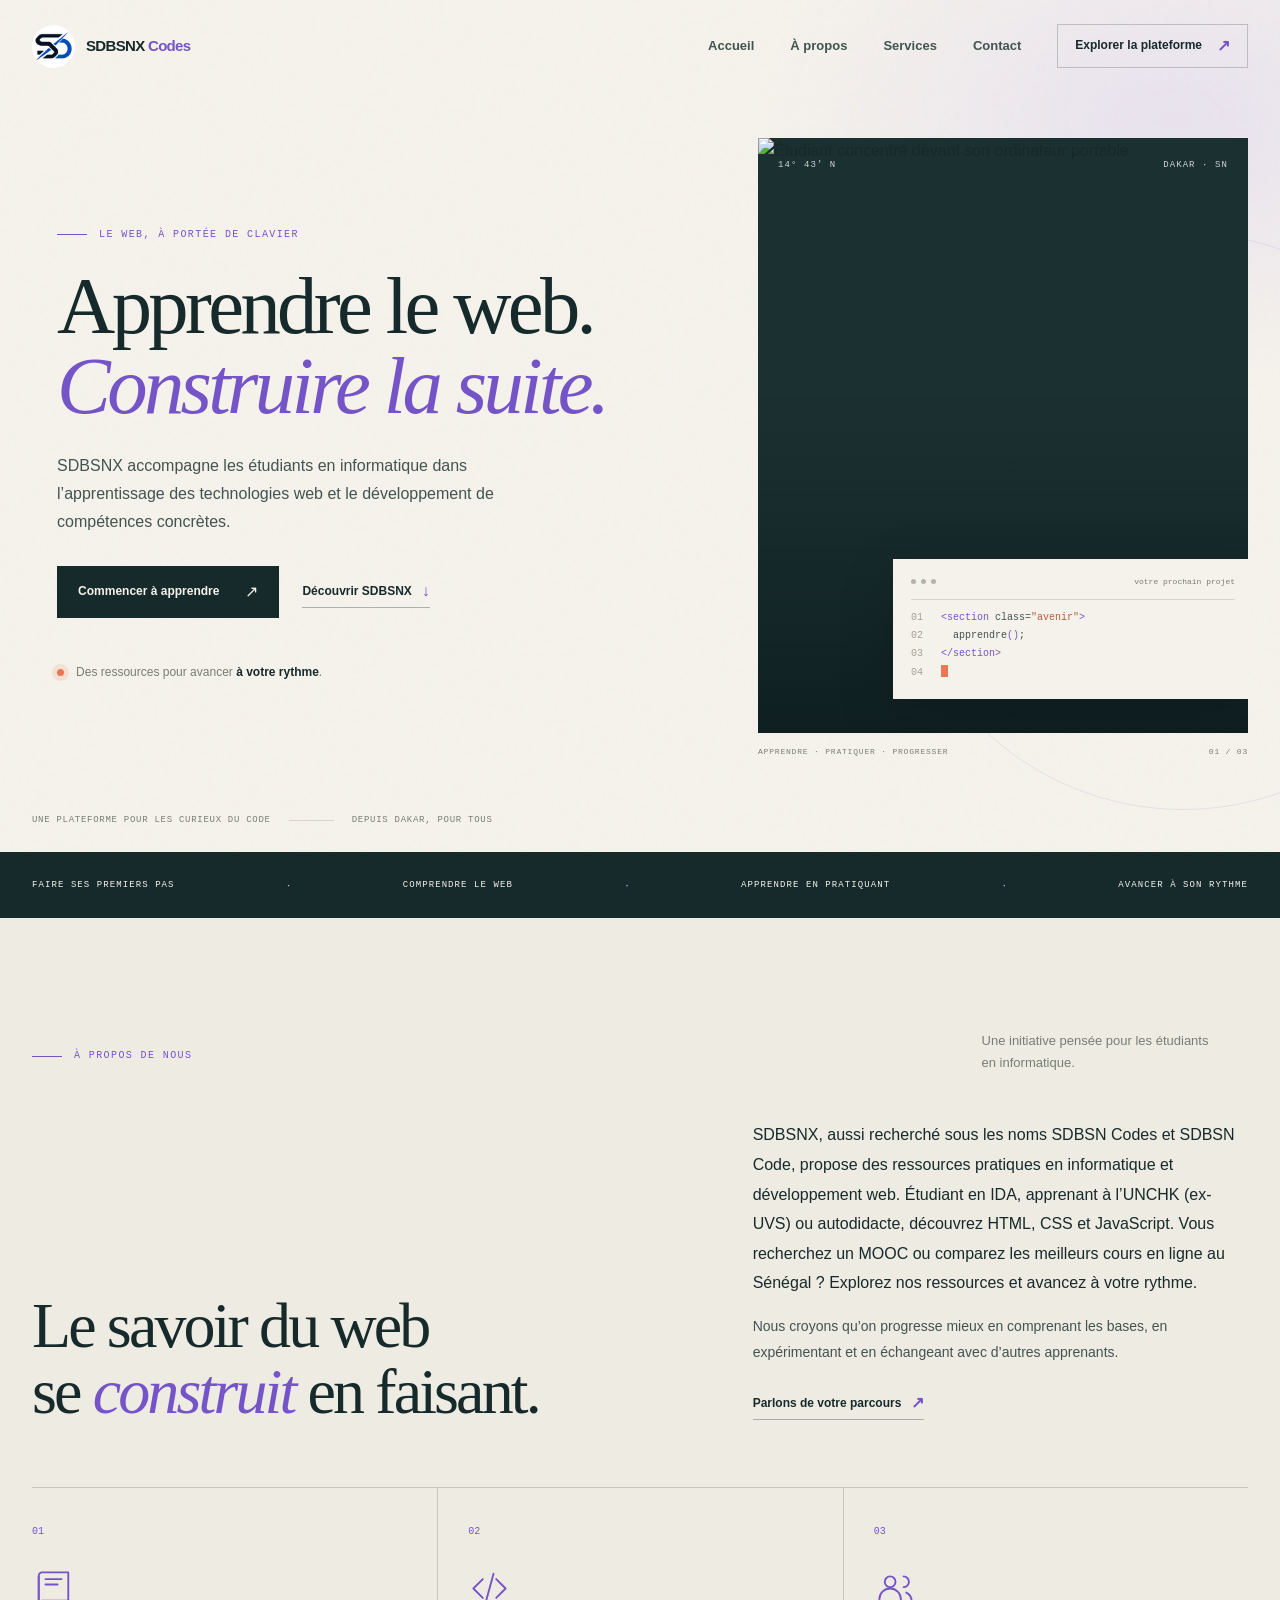
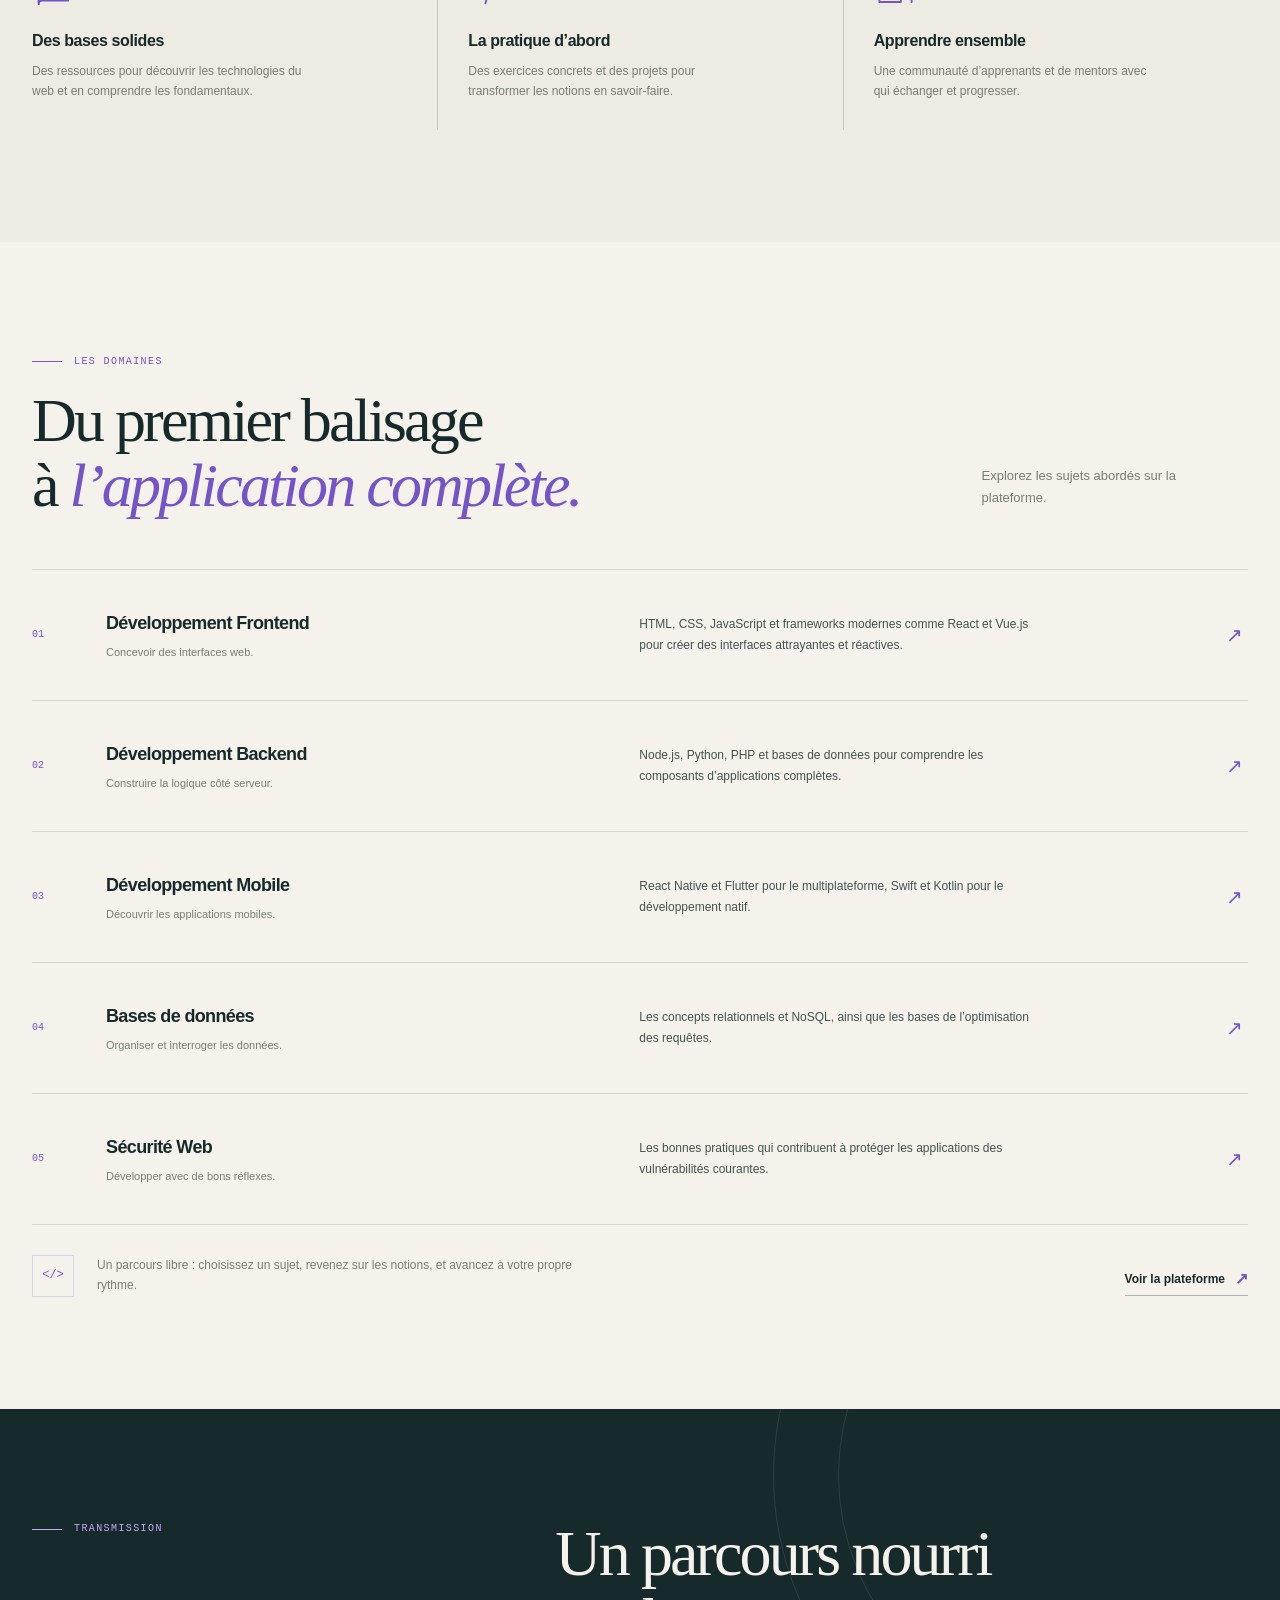
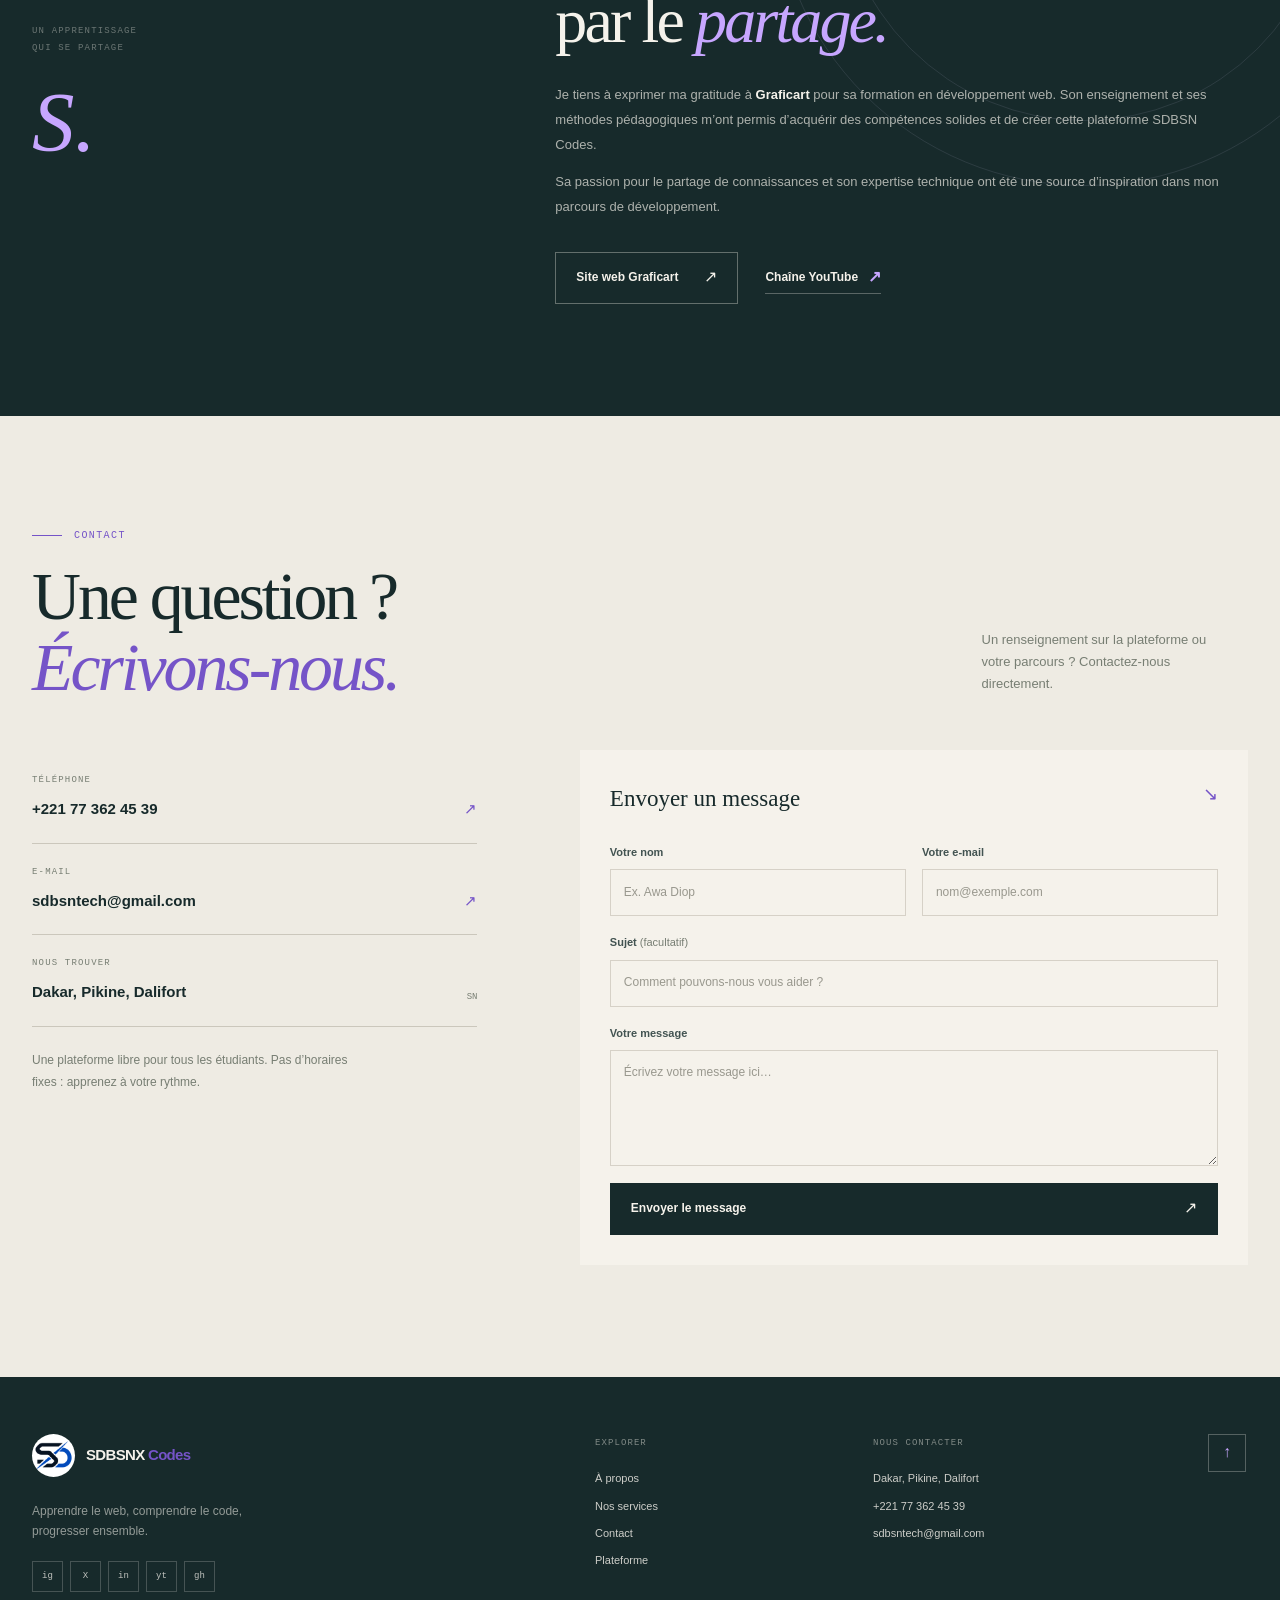
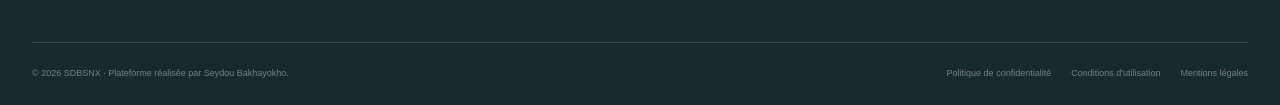
==== commit c0a6f0ae: "Update legal documentation and app assets Replit-Commit-Author: Agent" ====
--- a/index.htm
+++ b/index.htm
@@ -5,21 +5,27 @@
     <meta name="viewport" content="width=device-width, initial-scale=1">
     <meta name="referrer" content="strict-origin-when-cross-origin">
     <meta http-equiv="Content-Security-Policy" content="default-src 'self'; base-uri 'self'; object-src 'none'; form-action 'self' https://formspree.io; upgrade-insecure-requests; img-src 'self' data: https:; style-src 'self' 'unsafe-inline' https://fonts.googleapis.com https://cdnjs.cloudflare.com; font-src 'self' data: https://fonts.gstatic.com https://cdnjs.cloudflare.com; script-src 'self' 'unsafe-inline'; connect-src 'self' https://formspree.io">
-    <meta name="description" content="SDBSN Codes, plateforme d'apprentissage web pour les étudiants en informatique. Progressez en développement avec des cours et des exercices pratiques.">
-    <meta name="keywords" content="programmation, développement web, étudiants informatique, cours en ligne, SDBSN, UVS, IDA">
+    <meta name="description" content="SDBSNX (SDBSN Codes) propose des cours web en informatique pour les étudiants en IDA, à l’UNCHK (ex-UVS) et les personnes qui cherchent un MOOC au Sénégal.">
+    <meta name="robots" content="index, follow, max-image-preview:large, max-snippet:-1, max-video-preview:-1">
     <meta name="author" content="Seydou Bakhayokho">
     <meta name="theme-color" content="#f5f2eb">
+    <link rel="canonical" href="https://ida-cours.netlify.app/index.htm">
     <meta property="og:type" content="website">
-    <meta property="og:url" content="https://sdbsn-codes.netlify.app/">
-    <meta property="og:title" content="SDBSN Codes — apprendre le web, à votre rythme">
-    <meta property="og:description" content="Une plateforme d'apprentissage web dédiée aux étudiants en informatique.">
-    <meta property="og:image" content="https://sdbsn-codes.netlify.app/assettes/sdbsn.png">
+    <meta property="og:url" content="https://ida-cours.netlify.app/index.htm">
+    <meta property="og:site_name" content="SDBSNX Codes">
+    <meta property="og:locale" content="fr_SN">
+    <meta property="og:title" content="SDBSNX | Cours de développement web et informatique">
+    <meta property="og:description" content="Cours de développement web pour étudiants en informatique, parcours IDA et apprenants de l’UNCHK (ex-UVS), au Sénégal.">
+    <meta property="og:image" content="https://ida-cours.netlify.app/assettes/sdbsnx-social.png">
+    <meta property="og:image:width" content="1200">
+    <meta property="og:image:height" content="630">
+    <meta property="og:image:alt" content="Logo SDBSNX — Code, Tech, Impact">
     <meta name="google-site-verification" content="cZZ4txGqafQCMCiIPdLiPmS_y7ndRMi0q3yXufSkchE">
     <meta name="twitter:card" content="summary_large_image">
-    <meta name="twitter:url" content="https://sdbsn-codes.netlify.app/">
-    <meta name="twitter:title" content="SDBSN Codes — apprendre le web, à votre rythme">
-    <meta name="twitter:description" content="Une plateforme d'apprentissage web dédiée aux étudiants en informatique.">
-    <meta name="twitter:image" content="https://sdbsn-codes.netlify.app/assettes/sdbsn.png">
+    <meta name="twitter:url" content="https://ida-cours.netlify.app/index.htm">
+    <meta name="twitter:title" content="SDBSNX | Cours de développement web et informatique">
+    <meta name="twitter:description" content="Cours de développement web pour étudiants en informatique, parcours IDA et apprenants de l’UNCHK (ex-UVS), au Sénégal.">
+    <meta name="twitter:image" content="https://ida-cours.netlify.app/assettes/sdbsnx-social.png">
     <link rel="icon" type="image/png" href="assettes/sdbsn.png">
     <link rel="manifest" href="manifest.webmanifest">
     <link rel="stylesheet" href="pwa.css">
@@ -27,15 +33,51 @@
     <link rel="preconnect" href="https://fonts.gstatic.com" crossorigin>
     <link href="https://fonts.googleapis.com/css2?family=DM+Mono:wght@400;500&family=DM+Sans:wght@400;500;600;700&family=DM+Serif+Display:ital@0;1&display=swap" rel="stylesheet">
     <link rel="stylesheet" href="style.css">
-    <title>SDBSN Codes — apprendre le web, à votre rythme</title>
+    <title>SDBSNX | Cours de développement web et informatique</title>
+    <script type="application/ld+json">
+    {
+      "@context": "https://schema.org",
+      "@graph": [
+        {
+          "@type": "Organization",
+          "@id": "https://ida-cours.netlify.app/index.htm#organization",
+          "name": "SDBSNX",
+          "alternateName": ["SDBSN Codes", "SDBSN Code"],
+          "url": "https://ida-cours.netlify.app/index.htm",
+          "logo": {
+            "@type": "ImageObject",
+            "url": "https://ida-cours.netlify.app/assettes/app-icon-512.png",
+            "width": 512,
+            "height": 512
+          },
+          "description": "Ressources de développement web et d’informatique pour les étudiants en IDA, les apprenants de l’UNCHK (ex-UVS) et les autodidactes au Sénégal.",
+          "areaServed": {
+            "@type": "Country",
+            "name": "Sénégal"
+          }
+        },
+        {
+          "@type": "WebSite",
+          "@id": "https://ida-cours.netlify.app/index.htm#website",
+          "url": "https://ida-cours.netlify.app/index.htm",
+          "name": "SDBSNX Codes",
+          "alternateName": ["SDBSN Codes", "SDBSN Code"],
+          "inLanguage": "fr-SN",
+          "publisher": {
+            "@id": "https://ida-cours.netlify.app/index.htm#organization"
+          }
+        }
+      ]
+    }
+    </script>
 </head>
 <body>
     <a class="skip-link" href="#main">Aller au contenu</a>
     <header class="site-header" id="header">
         <div class="header-inner shell">
-            <a class="brand" href="#home" aria-label="SDBSN Codes, accueil">
+            <a class="brand" href="#home" aria-label="SDBSNX Codes, accueil">
                 <span class="brand-mark"><img src="assettes/sdbsn.png" alt=""></span>
-                <span class="brand-name">SDBSN <span>Codes</span></span>
+                <span class="brand-name">SDBSNX <span>Codes</span></span>
             </a>
             <button class="menu-toggle" id="menuToggle" type="button" aria-expanded="false" aria-controls="siteNav" aria-label="Ouvrir le menu">
                 <span></span><span></span>
@@ -57,10 +99,10 @@
                 <div class="hero-copy">
                     <p class="eyebrow"><span class="eyebrow-line"></span> LE WEB, À PORTÉE DE CLAVIER</p>
                     <h1 id="hero-title">Apprendre le web.<br><em>Construire la suite.</em></h1>
-                    <p class="hero-intro">SDBSN Codes accompagne les étudiants en informatique dans l’apprentissage des technologies web et le développement de compétences concrètes.</p>
+                    <p class="hero-intro">SDBSNX accompagne les étudiants en informatique dans l’apprentissage des technologies web et le développement de compétences concrètes.</p>
                     <div class="hero-actions">
                         <a class="button button-dark" href="https://sdbsn-codes.netlify.app/">Commencer à apprendre <span aria-hidden="true">↗</span></a>
-                        <a class="text-link" href="#about">Découvrir SDBSN Codes <span aria-hidden="true">↓</span></a>
+                        <a class="text-link" href="#about">Découvrir SDBSNX <span aria-hidden="true">↓</span></a>
                     </div>
                     <div class="hero-note">
                         <span class="note-marker" aria-hidden="true"></span>
@@ -110,9 +152,9 @@
                 <div class="about-layout">
                     <h2 id="about-title">Le savoir du web<br>se <em>construit</em> en faisant.</h2>
                     <div class="about-copy">
-                        <p class="lead">SDBSN Codes est une plateforme d’apprentissage en ligne dédiée aux étudiants en informatique qui souhaitent maîtriser les technologies web modernes et développer des compétences pratiques pour le marché du travail.</p>
+                        <p class="lead">SDBSNX, aussi recherché sous les noms SDBSN Codes et SDBSN Code, propose des ressources pratiques en informatique et développement web. Étudiant en IDA, apprenant à l’UNCHK (ex-UVS) ou autodidacte, découvrez HTML, CSS et JavaScript. Vous recherchez un MOOC ou comparez les meilleurs cours en ligne au Sénégal ? Explorez nos ressources et avancez à votre rythme.</p>
                         <p>Nous croyons qu’on progresse mieux en comprenant les bases, en expérimentant et en échangeant avec d’autres apprenants.</p>
-                        <a class="text-link text-link-dark" href="#contact">Parlons de votre parcours <span aria-hidden="true">↗</span></a>
+                    <a class="text-link text-link-dark" href="#contact">Parlons de votre parcours <span aria-hidden="true">↗</span></a>
                     </div>
                 </div>
                 <div class="principles">
@@ -265,9 +307,9 @@
         <div class="shell">
             <div class="footer-main">
                 <div class="footer-brand-block">
-                    <a class="brand brand-footer" href="#home" aria-label="SDBSN Codes, retour à l’accueil">
+                    <a class="brand brand-footer" href="#home" aria-label="SDBSNX Codes, retour à l’accueil">
                         <span class="brand-mark"><img src="assettes/sdbsn.png" alt=""></span>
-                        <span class="brand-name">SDBSN <span>Codes</span></span>
+                        <span class="brand-name">SDBSNX <span>Codes</span></span>
                     </a>
                     <p>Apprendre le web, comprendre le code, progresser ensemble.</p>
                     <div class="social-links" aria-label="Réseaux sociaux">
@@ -294,7 +336,7 @@
                 <a class="back-top" href="#home" aria-label="Retour en haut de page">↑</a>
             </div>
             <div class="footer-legal">
-                <span>© 2025 SDBSN Codes · Plateforme réalisée par Seydou Bakhayokho.</span>
+                <span>© 2026 SDBSNX · Plateforme réalisée par Seydou Bakhayokho.</span>
                 <div class="legal-links">
                     <a href="plitiquedeconfi.html">Politique de confidentialité</a>
                     <a href="condiotion.htm">Conditions d'utilisation</a>
--- a/pwa.css
+++ b/pwa.css
@@ -14,7 +14,7 @@
 }
 
 .pwa-install-button:hover {
-    background: #7554c8;
+    background: #1557cc;
 }
 
 .pwa-install-button:focus-visible {
@@ -35,7 +35,7 @@
 }
 
 .mobile-toggle:focus-visible {
-    outline: 3px solid #7554c8;
+    outline: 3px solid #1557cc;
     outline-offset: 3px;
 }
 
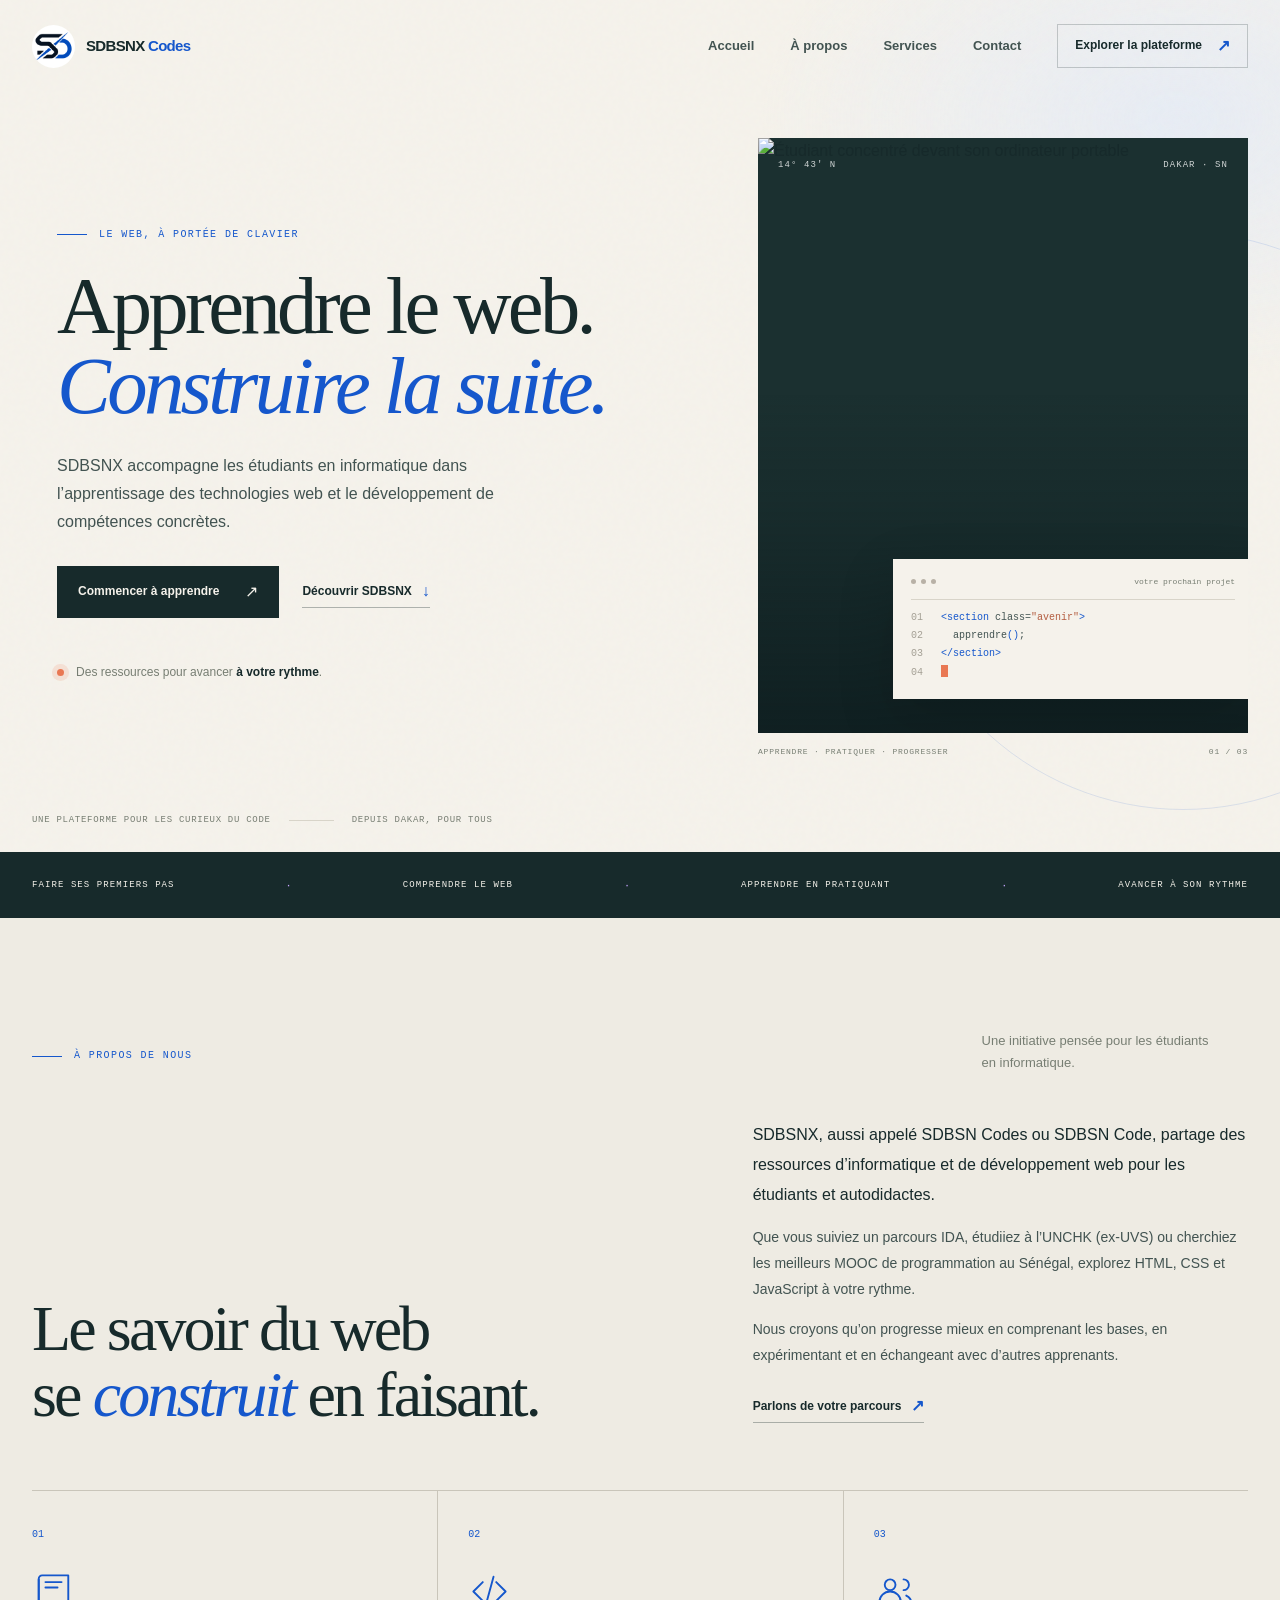
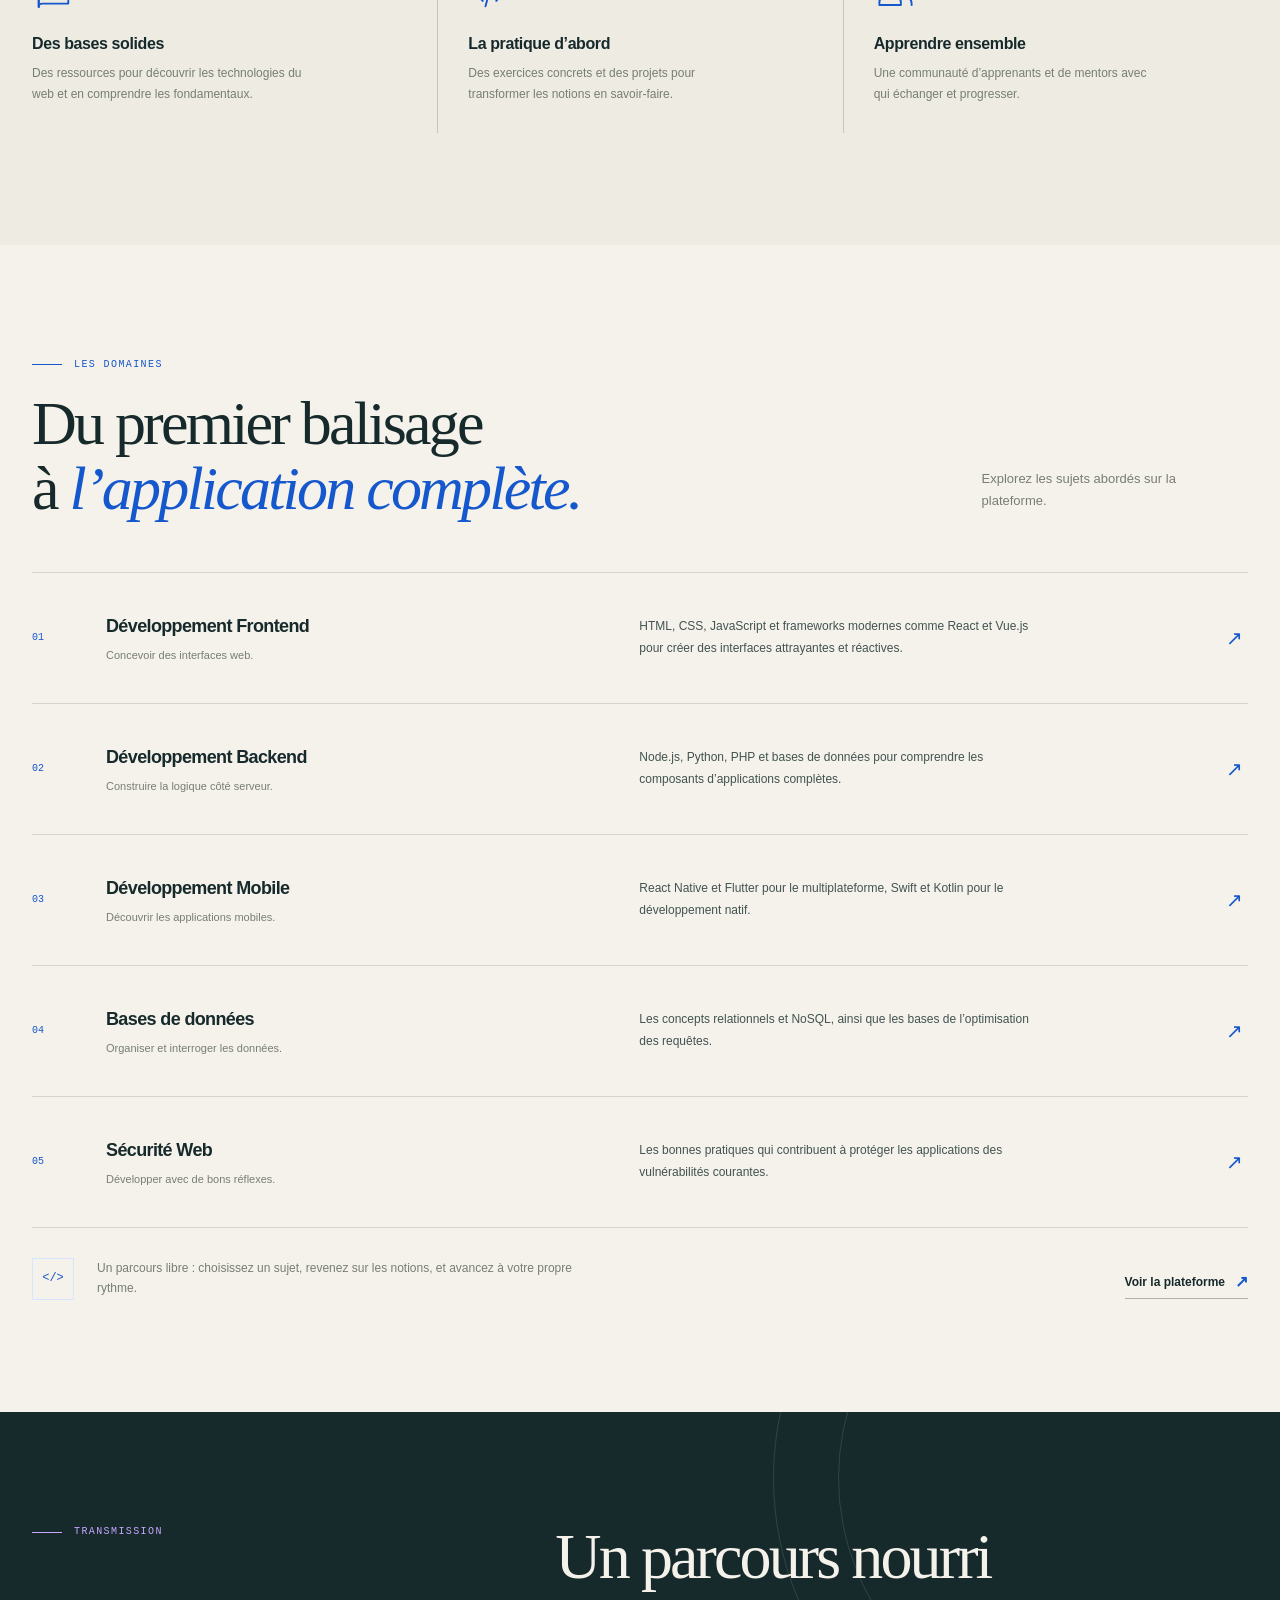
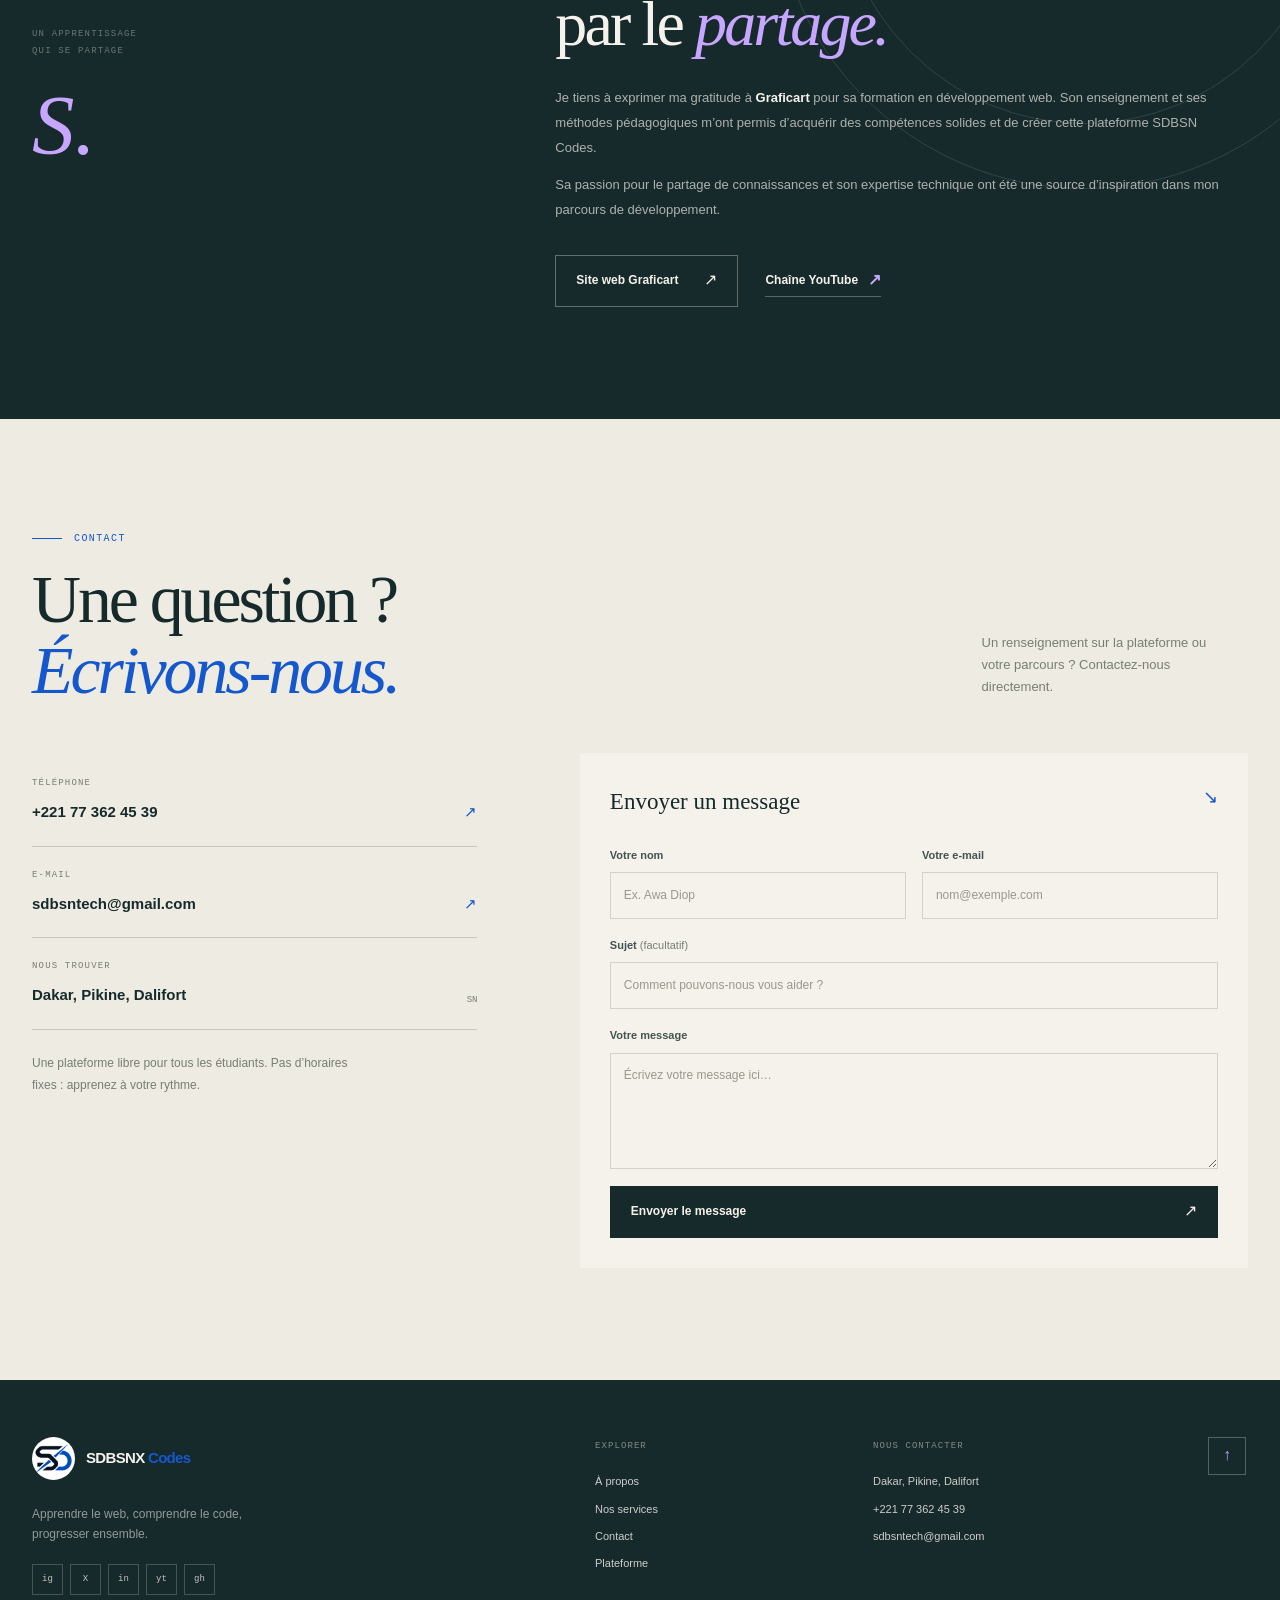
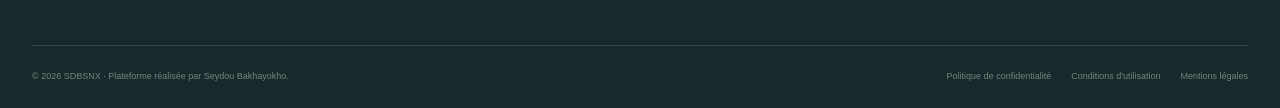
==== commit 0b9799bc: "Add SDBSNX branding and improve search indexing" ====
--- a/index.htm
+++ b/index.htm
@@ -27,6 +27,7 @@
     <meta name="twitter:description" content="Cours de développement web pour étudiants en informatique, parcours IDA et apprenants de l’UNCHK (ex-UVS), au Sénégal.">
     <meta name="twitter:image" content="https://ida-cours.netlify.app/assettes/sdbsnx-social.png">
     <link rel="icon" type="image/png" href="assettes/sdbsn.png">
+    <link rel="apple-touch-icon" href="assettes/apple-touch-icon.png">
     <link rel="manifest" href="manifest.webmanifest">
     <link rel="stylesheet" href="pwa.css">
     <link rel="preconnect" href="https://fonts.googleapis.com">
@@ -65,6 +66,17 @@
           "inLanguage": "fr-SN",
           "publisher": {
             "@id": "https://ida-cours.netlify.app/index.htm#organization"
+          },
+          "creator": {
+            "@id": "https://ida-cours.netlify.app/index.htm#creator"
+          }
+        },
+        {
+          "@type": "Person",
+          "@id": "https://ida-cours.netlify.app/index.htm#creator",
+          "name": "Seydou Bakhayokho",
+          "worksFor": {
+            "@id": "https://ida-cours.netlify.app/index.htm#organization"
           }
         }
       ]
@@ -152,7 +164,8 @@
                 <div class="about-layout">
                     <h2 id="about-title">Le savoir du web<br>se <em>construit</em> en faisant.</h2>
                     <div class="about-copy">
-                        <p class="lead">SDBSNX, aussi recherché sous les noms SDBSN Codes et SDBSN Code, propose des ressources pratiques en informatique et développement web. Étudiant en IDA, apprenant à l’UNCHK (ex-UVS) ou autodidacte, découvrez HTML, CSS et JavaScript. Vous recherchez un MOOC ou comparez les meilleurs cours en ligne au Sénégal ? Explorez nos ressources et avancez à votre rythme.</p>
+                        <p class="lead">SDBSNX, aussi appelé SDBSN Codes ou SDBSN Code, partage des ressources d’informatique et de développement web pour les étudiants et autodidactes.</p>
+                        <p>Que vous suiviez un parcours IDA, étudiiez à l’UNCHK (ex-UVS) ou cherchiez les meilleurs MOOC de programmation au Sénégal, explorez HTML, CSS et JavaScript à votre rythme.</p>
                         <p>Nous croyons qu’on progresse mieux en comprenant les bases, en expérimentant et en échangeant avec d’autres apprenants.</p>
                     <a class="text-link text-link-dark" href="#contact">Parlons de votre parcours <span aria-hidden="true">↗</span></a>
                     </div>
--- a/style.css
+++ b/style.css
@@ -5,8 +5,8 @@
     --ink: #172a2b;
     --ink-soft: #425351;
     --muted: #777e73;
-    --violet: #7554c8;
-    --violet-soft: #d9cff1;
+    --violet: #1557cc;
+    --violet-soft: #d7e5ff;
     --orange: #e97853;
     --line: #d8d4c9;
     --serif: "DM Serif Display", Georgia, serif;
@@ -140,7 +140,7 @@
 }
 .nav-cta span { color: var(--violet); font-size: 16px; }
 .nav-cta:hover { border-color: var(--ink); background: var(--ink); color: var(--paper); }
-.nav-cta:hover span { color: #d5b6ff; }
+.nav-cta:hover span { color: #a9c6ff; }
 .menu-toggle { display: none; }
 
 .hero {
@@ -151,7 +151,7 @@
     overflow: hidden;
     padding: 138px 0 94px;
     background:
-        radial-gradient(ellipse at 92% 14%, rgb(217 207 241 / 47%), transparent 25%),
+        radial-gradient(ellipse at 92% 14%, rgb(215 229 255 / 47%), transparent 25%),
         var(--paper);
 }
 .hero::after {
@@ -162,7 +162,7 @@
     height: 45vw;
     max-width: 700px;
     max-height: 700px;
-    border: 1px solid rgb(117 84 200 / 12%);
+    border: 1px solid rgb(21 87 204 / 12%);
     border-radius: 50%;
     content: "";
     pointer-events: none;
@@ -425,7 +425,7 @@
 .thanks { position: relative; overflow: hidden; background: var(--ink); color: var(--paper); }
 .thanks::before, .thanks::after {
     position: absolute;
-    border: 1px solid rgb(217 207 241 / 11%);
+    border: 1px solid rgb(215 229 255 / 13%);
     border-radius: 50%;
     content: "";
     pointer-events: none;
@@ -489,7 +489,7 @@
 .form-field input { min-height: 47px; padding: 0 13px; }
 .form-field textarea { min-height: 116px; padding: 12px 13px; resize: vertical; }
 .form-field input::placeholder, .form-field textarea::placeholder { color: #99988e; }
-.form-field input:focus, .form-field textarea:focus { border-color: var(--violet); box-shadow: 0 0 0 3px rgb(117 84 200 / 13%); }
+.form-field input:focus, .form-field textarea:focus { border-color: var(--violet); box-shadow: 0 0 0 3px rgb(21 87 204 / 14%); }
 .form-submit { width: 100%; justify-content: space-between; cursor: pointer; }
 
 .site-footer { padding: 57px 0 0; background: var(--ink); color: var(--paper); }
